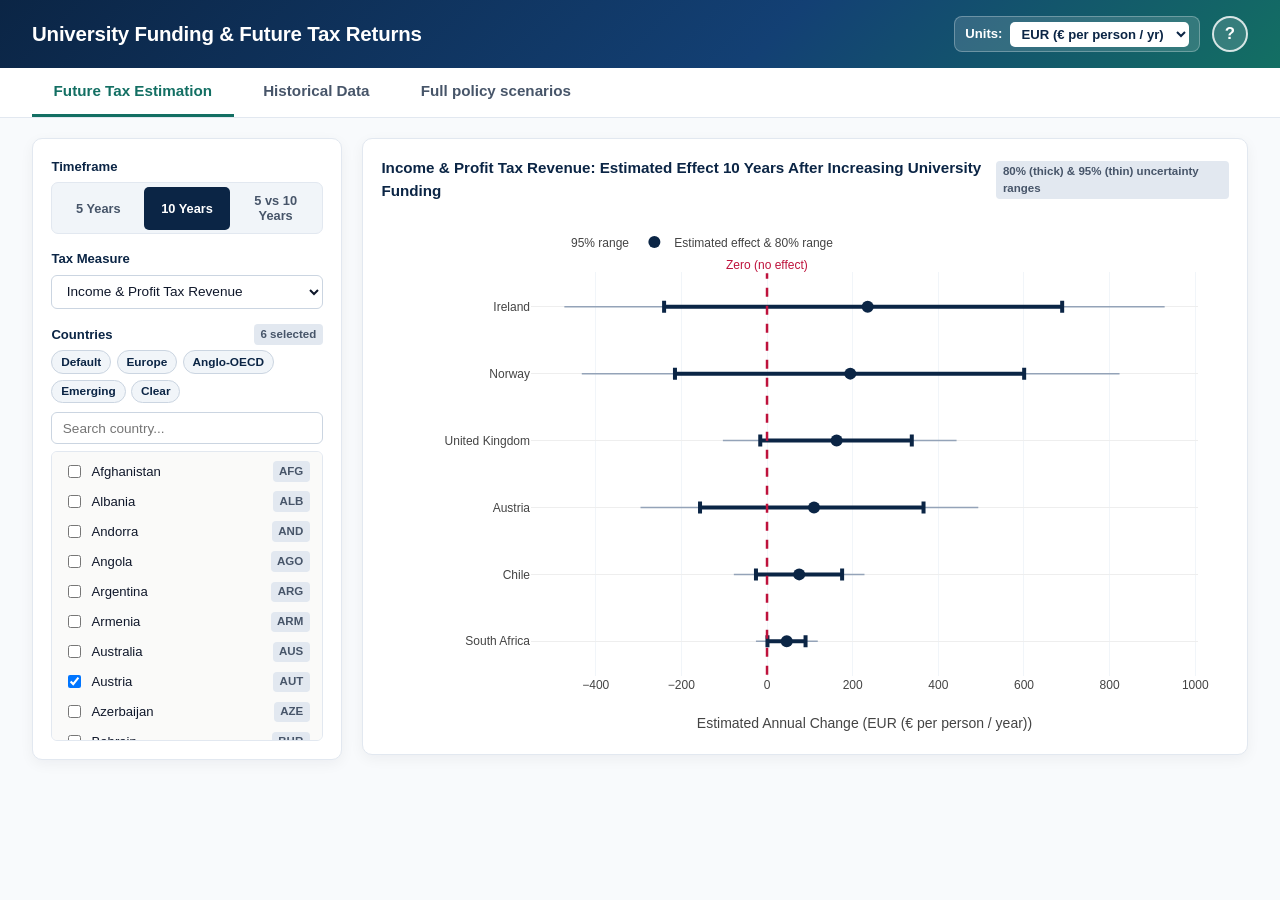
==== app/index.html @ 582c11f3 "Simplify interactive app for policy makers with EUR/USD/GBP units and help page" ====
<!DOCTYPE html>
<html lang="en-GB">
<head>
  <meta charset="UTF-8" />
  <meta name="viewport" content="width=device-width, initial-scale=1.0" />
  <title>University Funding &amp; Future Tax Returns</title>
  <link rel="stylesheet" href="styles.css" />
  <script src="https://cdn.plot.ly/plotly-2.35.2.min.js"></script>
</head>
<body>

  <!-- Clean Top Header -->
  <header class="app-header">
    <div class="header-inner">
      <h1 class="app-title">University Funding &amp; Future Tax Returns</h1>
      <div class="header-actions">
        <div class="unit-switcher">
          <label for="global-unit-select">Units:</label>
          <select id="global-unit-select">
            <option value="EUR" selected>EUR (&euro; per person / yr)</option>
            <option value="USD">USD ($ per person / yr)</option>
            <option value="GBP">GBP (&pound; per person / yr)</option>
            <option value="PP">Percentage points (pp)</option>
          </select>
        </div>
        <button type="button" class="help-btn" id="btn-help" title="How to use this app" aria-label="How to use this app">?</button>
      </div>
    </div>
  </header>

  <!-- 3-Tab Navigation Bar -->
  <nav class="tabs-nav" aria-label="Main navigation">
    <div class="tabs-inner">
      <button class="tab-btn active" data-tab="tab1" id="btn-tab1" type="button">Future Tax Estimation</button>
      <button class="tab-btn" data-tab="tab2" id="btn-tab2" type="button">Historical Data</button>
      <button class="tab-btn" data-tab="tab3" id="btn-tab3" type="button">Full policy scenarios</button>
    </div>
  </nav>

  <!-- Main Workspace -->
  <main class="app-container">

    <!-- =================================================================== -->
    <!-- TAB 1: Future Tax Estimation                                        -->
    <!-- =================================================================== -->
    <section class="tab-pane active" id="tab1">
      <div class="workspace-grid">
        <aside class="panel-card">
          <div class="control-group">
            <span class="control-label">Timeframe</span>
            <div class="segmented-group" id="t1-horizon-group">
              <button type="button" class="seg-btn" data-horizon="5">5 Years</button>
              <button type="button" class="seg-btn active" data-horizon="10">10 Years</button>
              <button type="button" class="seg-btn" data-horizon="both">5 vs 10 Years</button>
            </div>
          </div>

          <div class="control-group">
            <label class="control-label" for="t1-outcome-select">Tax Measure</label>
            <select id="t1-outcome-select">
              <option value="inc_gdp" selected>Income &amp; Profit Tax Revenue</option>
              <option value="tax_gdp">Total Non-Resource Tax Revenue</option>
              <option value="inc_share">Income Tax Share of Total Tax</option>
              <option value="goods_share">Goods &amp; Services Tax Share</option>
            </select>
          </div>

          <div class="control-group">
            <div style="display:flex; justify-content:space-between; align-items:center; margin-bottom:0.35rem;">
              <span class="control-label" style="margin:0;">Countries</span>
              <span id="t1-selected-count" class="country-tag">6 selected</span>
            </div>

            <div class="preset-pills">
              <button type="button" class="preset-pill" data-preset="default">Default</button>
              <button type="button" class="preset-pill" data-preset="europe">Europe</button>
              <button type="button" class="preset-pill" data-preset="anglo">Anglo-OECD</button>
              <button type="button" class="preset-pill" data-preset="emerging">Emerging</button>
              <button type="button" class="preset-pill" data-preset="clear">Clear</button>
            </div>

            <input type="text" id="t1-country-search" placeholder="Search country..." />
            <div class="country-list-box" id="t1-country-list"></div>
          </div>
        </aside>

        <div class="panel-card">
          <h3>
            <span id="t1-main-chart-title">Estimated Effect of Increasing University Funding on Annual Tax Revenue</span>
            <span class="country-tag">80% (thick) &amp; 95% (thin) uncertainty ranges</span>
          </h3>
          <div id="t1-forest-plot" class="plot-box-lg"></div>
        </div>
      </div>
    </section>

    <!-- =================================================================== -->
    <!-- TAB 2: Historical Data                                              -->
    <!-- =================================================================== -->
    <section class="tab-pane" id="tab2">
      <div class="workspace-grid">
        <aside class="panel-card">
          <div class="control-group">
            <span class="control-label">View</span>
            <div class="segmented-group" id="t2-mode-group">
              <button type="button" class="seg-btn active" data-mode="levels">Long-Term Levels</button>
              <button type="button" class="seg-btn" data-mode="changes">5-Year Changes</button>
            </div>
          </div>

          <div class="control-group">
            <label class="control-label" for="t2-x-select">Horizontal Axis (University Funding)</label>
            <select id="t2-x-select">
              <option value="tert_spend_gdp_pct" selected>University Spending (% of GDP)</option>
              <option value="tert_spend_per_student_winsor">Spend per Student (% of GDP per person)</option>
              <option value="tert_spend_abs_change">5-Year Change in Spend per Student</option>
              <option value="d_tert_spend_gdp_pp">5-Year Change in Spending (% of GDP)</option>
            </select>
          </div>

          <div class="control-group">
            <label class="control-label" for="t2-y-select">Vertical Axis (Tax Revenue)</label>
            <select id="t2-y-select">
              <option value="income_profit_tax_share_rev_pct" selected>Income Tax Share (% of total tax)</option>
              <option value="inc_tax_gdp_pct">Income Tax Revenue (% of GDP)</option>
              <option value="non_resource_tax_gdp_pct">Total Tax Revenue (% of GDP)</option>
              <option value="d_prev_inc_tax_share_pp">5-Year Change in Income Tax Share</option>
              <option value="d_prev_nonres_tax_gdp_pp">5-Year Change in Total Tax (% of GDP)</option>
            </select>
          </div>

          <div class="control-group">
            <div style="display:flex; justify-content:space-between; align-items:center; margin-bottom:0.35rem;">
              <span class="control-label" style="margin:0;">Highlighted Countries</span>
              <span id="t2-selected-count" class="country-tag">5 selected</span>
            </div>

            <div class="preset-pills">
              <button type="button" class="preset-pill" data-t2preset="default">Big Movers</button>
              <button type="button" class="preset-pill" data-t2preset="risers">Long-Term Risers</button>
              <button type="button" class="preset-pill" data-t2preset="decliners">Long-Term Decliners</button>
              <button type="button" class="preset-pill" data-t2preset="clear">Clear</button>
            </div>

            <input type="text" id="t2-country-search" placeholder="Search country..." />
            <div class="country-list-box" id="t2-country-list"></div>
          </div>
        </aside>

        <div>
          <div class="player-bar">
            <button type="button" class="play-btn" id="t2-play-btn">&#9654; Play</button>
            <div class="wave-slider-wrap">
              <input type="range" id="t2-wave-slider" min="2" max="8" step="1" value="8" />
              <div style="display:flex; justify-content:space-between; font-size:0.72rem; color:#475569; margin-top:0.15rem;">
                <span>1990-94</span>
                <span>1995-99</span>
                <span>2000-04</span>
                <span>2005-09</span>
                <span>2010-14</span>
                <span>2015-19</span>
                <span>2020-24</span>
              </div>
            </div>
            <span class="wave-badge" id="t2-wave-badge">2020-2024</span>
          </div>

          <div class="panel-card" style="margin-bottom:1rem;">
            <h3>
              <span id="t2-scatter-title">University Spending vs Tax Revenue Across Time</span>
              <span class="country-tag">Bubble size = Population</span>
            </h3>
            <div id="t2-gapminder-plot" class="plot-box"></div>
          </div>

          <div class="panel-card">
            <h3>
              <span>Historical Trends for Highlighted Countries</span>
              <span class="country-tag">Left: University Funding | Right: Tax Revenue</span>
            </h3>
            <div id="t2-timeseries-plot" class="plot-box-sm"></div>
          </div>
        </div>
      </div>
    </section>

    <!-- =================================================================== -->
    <!-- TAB 3: Full policy scenarios                                        -->
    <!-- =================================================================== -->
    <section class="tab-pane" id="tab3">
      <div class="workspace-grid">
        <aside class="panel-card">
          <div class="control-group">
            <label class="control-label" for="t3-country-select">Country</label>
            <select id="t3-country-select"></select>
          </div>

          <div class="control-group">
            <span class="control-label">University Funding Policy</span>
            <div class="segmented-group" id="t3-direction-group">
              <button type="button" class="seg-btn active" data-dir="1">Increase Funding</button>
              <button type="button" class="seg-btn" data-dir="-1">Reduce Funding</button>
            </div>
          </div>

          <div class="control-group">
            <span class="control-label">Timeframe</span>
            <div class="segmented-group" id="t3-horizon-group">
              <button type="button" class="seg-btn" data-h="5">5 Years</button>
              <button type="button" class="seg-btn active" data-h="10">10 Years</button>
            </div>
          </div>

          <div class="advanced-drawer">
            <button type="button" class="drawer-toggle" id="t3-drawer-toggle" aria-expanded="false">
              <span>Adjust other country factors</span>
              <span id="t3-drawer-arrow">&#9662; Show</span>
            </button>
            <div class="drawer-body" id="t3-drawer-body">
              <div class="slider-item">
                <div class="slider-header">
                  <span>University Enrolment (%)</span>
                  <span class="slider-val" id="val-gross_tert_enrolment_pct">--</span>
                </div>
                <input type="range" id="mod-gross_tert_enrolment_pct" min="2" max="115" step="1" />
              </div>

              <div class="slider-item">
                <div class="slider-header">
                  <span>GDP per Person (USD)</span>
                  <span class="slider-val" id="val-gdp_pc_ppp">--</span>
                </div>
                <input type="range" id="mod-gdp_pc_ppp" min="1500" max="110000" step="500" />
              </div>

              <div class="slider-item">
                <div class="slider-header">
                  <span>Secondary School Enrolment (%)</span>
                  <span class="slider-val" id="val-gross_seco_enrolment_pct">--</span>
                </div>
                <input type="range" id="mod-gross_seco_enrolment_pct" min="15" max="140" step="1" />
              </div>

              <div class="slider-item">
                <div class="slider-header">
                  <span>Current Income Tax Share (%)</span>
                  <span class="slider-val" id="val-income_profit_tax_share_rev_pct">--</span>
                </div>
                <input type="range" id="mod-income_profit_tax_share_rev_pct" min="5" max="65" step="0.5" />
              </div>

              <div class="slider-item">
                <div class="slider-header">
                  <span>Working-Age Population (%)</span>
                  <span class="slider-val" id="val-working_age_pop_15_64_pct">--</span>
                </div>
                <input type="range" id="mod-working_age_pop_15_64_pct" min="48" max="78" step="0.5" />
              </div>

              <div class="slider-item">
                <div class="slider-header">
                  <span>Income Inequality (Gini)</span>
                  <span class="slider-val" id="val-gini_disp_harmonised">--</span>
                </div>
                <input type="range" id="mod-gini_disp_harmonised" min="22" max="62" step="0.5" />
              </div>

              <div class="slider-item">
                <div class="slider-header">
                  <span>Life Expectancy (Years)</span>
                  <span class="slider-val" id="val-life_expectancy_birth_yrs">--</span>
                </div>
                <input type="range" id="mod-life_expectancy_birth_yrs" min="45" max="85" step="0.5" />
              </div>

              <button type="button" class="reset-btn" id="t3-reset-btn">
                Reset to country averages
              </button>
            </div>
          </div>
        </aside>

        <div class="panel-card">
          <h3>
            <span id="t3-chart-title">Estimated Tax Impact Across Revenue Streams</span>
            <span class="country-tag">80% uncertainty range</span>
          </h3>
          <div id="t3-scenario-plot" class="plot-box-lg"></div>
        </div>
      </div>
    </section>

    <!-- =================================================================== -->
    <!-- HELP PAGE: Opened via the '?' Button in the Top Right               -->
    <!-- =================================================================== -->
    <section class="tab-pane" id="help-pane">
      <div class="help-page-card">
        <h2>How This App Works &amp; How to Use It</h2>
        <p>
          This tool lets policy makers explore how changes in government university funding affect a country's tax revenue over the following 5 to 10 years, based on historical data from 121 countries between 1985 and 2024.
        </p>

        <h3>Choosing Units (EUR, USD, GBP, or Percentage Points)</h3>
        <p>
          Use the <strong>Units</strong> menu in the top-right corner at any time to switch all estimates between <strong>EUR (&euro;)</strong>, <strong>USD ($)</strong>, <strong>GBP (&pound;)</strong> (shown as annual tax revenue per person, with total national amounts in billions or millions shown when you hover over any bar or point), or <strong>Percentage points (pp)</strong> of GDP / total tax revenue.
        </p>

        <h3>1. Future Tax Estimation</h3>
        <ul>
          <li><strong>What it shows:</strong> The estimated change in annual tax revenue 5 or 10 years after a country increases its investment in university education.</li>
          <li><strong>How to use it:</strong> Pick a timeframe (5 years, 10 years, or compare both side by side), choose a tax measure, and tick any combination of countries on the left.</li>
          <li><strong>Reading the chart:</strong> The vertical dashed line marks <strong>zero</strong> (no effect). Points to the right of zero indicate an increase in tax revenue, with thick bars showing the 80% uncertainty range and thin bars showing the 95% uncertainty range.</li>
        </ul>

        <h3>2. Historical Data</h3>
        <ul>
          <li><strong>What it shows:</strong> How university spending and tax revenues have actually moved over time across countries from 1990 to 2024.</li>
          <li><strong>How to use it:</strong> Press <strong>Play</strong> to animate the progression across five-year periods, or drag the time slider manually. Tick countries on the left (or use presets such as <em>Big Movers</em>, <em>Long-Term Risers</em>, or <em>Long-Term Decliners</em>) to trace their historical paths on the scatter plot and in the time-series charts below.</li>
        </ul>

        <h3>3. Full policy scenarios</h3>
        <ul>
          <li><strong>What it shows:</strong> How the estimated tax impact for a single country changes if you either increase or reduce university funding while other economic or demographic characteristics also change.</li>
          <li><strong>How to use it:</strong> Select a country, choose whether to increase or reduce funding, and pick a 5-year or 10-year horizon. By default, all other country characteristics are set automatically to that country's observed average. Click <strong>Adjust other country factors</strong> to open the optional sliders and test custom scenarios.</li>
        </ul>

        <button type="button" class="back-btn" id="btn-close-help">&larr; Back to Explorer</button>
      </div>
    </section>

  </main>

  <script src="data/app_data.js"></script>
  <script src="app.js"></script>
</body>
</html>
---- app/styles.css ----
:root {
  --navy: #0b2545;
  --navy-light: #134074;
  --teal: #136f63;
  --teal-light: #1b998b;
  --crimson: #be123c;
  --bg: #f8fafc;
  --card: #ffffff;
  --border: #e2e8f0;
  --text: #0f172a;
  --muted: #475569;
  --subtle: #64748b;
  --shadow: 0 4px 14px rgba(15, 23, 42, 0.05);
  --radius: 10px;
}

* {
  box-sizing: border-box;
}

body {
  margin: 0;
  font-family: -apple-system, BlinkMacSystemFont, "Segoe UI", Roboto, "Helvetica Neue", Arial, sans-serif;
  background-color: var(--bg);
  color: var(--text);
  line-height: 1.5;
}

/* Header */
.app-header {
  background: linear-gradient(135deg, var(--navy) 0%, var(--navy-light) 60%, var(--teal) 100%);
  color: #ffffff;
  padding: 1rem 2rem;
}

.header-inner {
  max-width: 1380px;
  margin: 0 auto;
  display: flex;
  justify-content: space-between;
  align-items: center;
  gap: 1rem;
}

.app-title {
  margin: 0;
  font-size: 1.28rem;
  font-weight: 700;
  letter-spacing: -0.01em;
}

.header-actions {
  display: flex;
  align-items: center;
  gap: 0.75rem;
}

.unit-switcher {
  display: flex;
  align-items: center;
  gap: 0.45rem;
  background: rgba(255, 255, 255, 0.14);
  border: 1px solid rgba(255, 255, 255, 0.28);
  padding: 0.28rem 0.65rem;
  border-radius: 8px;
  font-size: 0.82rem;
  color: #ffffff;
}

.unit-switcher label {
  font-weight: 600;
  white-space: nowrap;
}

.unit-switcher select {
  width: auto;
  padding: 0.25rem 0.5rem;
  border-radius: 5px;
  border: none;
  font-size: 0.82rem;
  font-weight: 600;
  color: var(--navy);
  background: #ffffff;
  cursor: pointer;
}

.help-btn {
  width: 36px;
  height: 36px;
  border-radius: 50%;
  border: 2px solid rgba(255, 255, 255, 0.8);
  background: rgba(255, 255, 255, 0.15);
  color: #ffffff;
  font-size: 1.05rem;
  font-weight: 700;
  cursor: pointer;
  display: inline-flex;
  align-items: center;
  justify-content: center;
  transition: all 0.15s ease;
}

.help-btn:hover,
.help-btn.active {
  background: #ffffff;
  color: var(--navy);
}

/* Navigation Tabs */
.tabs-nav {
  background: #ffffff;
  border-bottom: 1px solid var(--border);
  position: sticky;
  top: 0;
  z-index: 40;
}

.tabs-inner {
  max-width: 1380px;
  margin: 0 auto;
  padding: 0 2rem;
  display: flex;
  gap: 0.5rem;
}

.tab-btn {
  appearance: none;
  background: transparent;
  border: none;
  border-bottom: 3px solid transparent;
  padding: 0.9rem 1.35rem;
  font-size: 0.95rem;
  font-weight: 600;
  color: var(--muted);
  cursor: pointer;
  transition: all 0.15s ease;
}

.tab-btn:hover {
  color: var(--navy);
  background: #f1f5f9;
}

.tab-btn.active {
  color: var(--teal);
  border-bottom-color: var(--teal);
}

/* Main Workspace */
.app-container {
  max-width: 1380px;
  margin: 1.25rem auto 2.5rem;
  padding: 0 2rem;
}

.tab-pane {
  display: none;
}

.tab-pane.active {
  display: block;
}

.workspace-grid {
  display: grid;
  grid-template-columns: 310px 1fr;
  gap: 1.25rem;
  align-items: start;
}

@media (max-width: 980px) {
  .workspace-grid {
    grid-template-columns: 1fr;
  }
}

/* Cards */
.panel-card {
  background: var(--card);
  border: 1px solid var(--border);
  border-radius: var(--radius);
  box-shadow: var(--shadow);
  padding: 1.15rem;
}

.panel-card h3 {
  margin: 0 0 0.8rem;
  font-size: 0.95rem;
  color: var(--navy);
  display: flex;
  align-items: center;
  justify-content: space-between;
}

/* Controls */
.control-group {
  margin-bottom: 0.95rem;
}

.control-group:last-child {
  margin-bottom: 0;
}

.control-label {
  display: block;
  font-size: 0.82rem;
  font-weight: 600;
  color: var(--navy);
  margin-bottom: 0.35rem;
}

select,
input[type="text"] {
  width: 100%;
  padding: 0.48rem 0.65rem;
  border: 1px solid #cbd5e1;
  border-radius: 6px;
  font-size: 0.85rem;
  color: var(--text);
  background: #ffffff;
}

select:focus,
input[type="text"]:focus {
  outline: none;
  border-color: var(--teal);
}

/* Segmented Buttons */
.segmented-group {
  display: flex;
  background: #f1f5f9;
  padding: 0.2rem;
  border-radius: 7px;
  border: 1px solid var(--border);
  gap: 0.2rem;
}

.seg-btn {
  flex: 1;
  background: transparent;
  border: none;
  padding: 0.42rem 0.5rem;
  font-size: 0.8rem;
  font-weight: 600;
  color: var(--muted);
  border-radius: 5px;
  cursor: pointer;
}

.seg-btn.active {
  background: var(--navy);
  color: #ffffff;
}

/* Preset Pills */
.preset-pills {
  display: flex;
  flex-wrap: wrap;
  gap: 0.35rem;
  margin-bottom: 0.55rem;
}

.preset-pill {
  background: #f1f5f9;
  border: 1px solid #cbd5e1;
  color: var(--navy);
  padding: 0.24rem 0.55rem;
  border-radius: 999px;
  font-size: 0.74rem;
  font-weight: 600;
  cursor: pointer;
}

.preset-pill:hover {
  background: #e2e8f0;
}

/* Country Checklist */
.country-list-box {
  max-height: 290px;
  overflow-y: auto;
  border: 1px solid var(--border);
  border-radius: 6px;
  padding: 0.3rem;
  background: #fafaf9;
  margin-top: 0.4rem;
}

.country-item {
  display: flex;
  align-items: center;
  justify-content: space-between;
  padding: 0.3rem 0.45rem;
  border-radius: 4px;
  font-size: 0.82rem;
}

.country-item:hover {
  background: #e2e8f0;
}

.country-item label {
  display: flex;
  align-items: center;
  gap: 0.45rem;
  cursor: pointer;
  flex: 1;
}

.country-tag {
  font-size: 0.72rem;
  padding: 0.1rem 0.4rem;
  border-radius: 4px;
  background: #e2e8f0;
  color: var(--muted);
  font-weight: 600;
}

/* Plot Containers */
.plot-box-lg {
  width: 100%;
  min-height: 520px;
}

.plot-box {
  width: 100%;
  min-height: 440px;
}

.plot-box-sm {
  width: 100%;
  min-height: 300px;
}

/* Animation Player Controls */
.player-bar {
  display: flex;
  align-items: center;
  gap: 0.85rem;
  background: #f1f5f9;
  border: 1px solid var(--border);
  padding: 0.6rem 0.95rem;
  border-radius: 8px;
  margin-bottom: 0.9rem;
}

.play-btn {
  background: var(--teal);
  color: #ffffff;
  border: none;
  border-radius: 6px;
  padding: 0.45rem 0.95rem;
  font-size: 0.84rem;
  font-weight: 700;
  cursor: pointer;
  min-width: 95px;
}

.play-btn:hover {
  background: var(--navy);
}

.wave-slider-wrap {
  flex: 1;
  display: flex;
  flex-direction: column;
}

.wave-badge {
  background: var(--navy);
  color: #ffffff;
  padding: 0.28rem 0.7rem;
  border-radius: 6px;
  font-weight: 700;
  font-size: 0.85rem;
  min-width: 100px;
  text-align: center;
}

/* Collapsible Drawer (Tab 3) */
.advanced-drawer {
  border: 1px solid #cbd5e1;
  border-radius: 8px;
  background: #f8fafc;
  margin-top: 0.95rem;
  overflow: hidden;
}

.drawer-toggle {
  width: 100%;
  background: #f1f5f9;
  border: none;
  padding: 0.7rem 0.9rem;
  text-align: left;
  font-size: 0.82rem;
  font-weight: 700;
  color: var(--navy);
  cursor: pointer;
  display: flex;
  align-items: center;
  justify-content: space-between;
}

.drawer-toggle:hover {
  background: #e2e8f0;
}

.drawer-body {
  display: none;
  padding: 0.85rem 0.9rem;
  border-top: 1px solid var(--border);
  background: #ffffff;
}

.drawer-body.open {
  display: block;
}

.slider-item {
  margin-bottom: 0.75rem;
}

.slider-header {
  display: flex;
  justify-content: space-between;
  font-size: 0.78rem;
  font-weight: 600;
  color: var(--text);
  margin-bottom: 0.15rem;
}

.slider-val {
  color: var(--teal);
  font-weight: 700;
}

input[type="range"] {
  width: 100%;
  accent-color: var(--teal);
  cursor: pointer;
}

.reset-btn {
  width: 100%;
  background: #f1f5f9;
  border: 1px solid #cbd5e1;
  color: var(--navy);
  padding: 0.42rem 0.7rem;
  border-radius: 6px;
  font-size: 0.79rem;
  font-weight: 600;
  cursor: pointer;
  margin-top: 0.3rem;
}

.reset-btn:hover {
  background: #e2e8f0;
}

/* Help / Instructions Page */
.help-page-card {
  max-width: 880px;
  margin: 0.5rem auto;
  background: #ffffff;
  border: 1px solid var(--border);
  border-radius: var(--radius);
  box-shadow: var(--shadow);
  padding: 2rem 2.25rem;
}

.help-page-card h2 {
  margin-top: 0;
  color: var(--navy);
  font-size: 1.35rem;
}

.help-page-card h3 {
  color: var(--teal);
  margin-top: 1.4rem;
  margin-bottom: 0.4rem;
  font-size: 1.05rem;
}

.help-page-card p,
.help-page-card li {
  color: var(--text);
  font-size: 0.94rem;
  line-height: 1.6;
}

.back-btn {
  background: var(--navy);
  color: #ffffff;
  border: none;
  padding: 0.55rem 1.15rem;
  border-radius: 6px;
  font-size: 0.88rem;
  font-weight: 600;
  cursor: pointer;
  margin-top: 1rem;
}

.back-btn:hover {
  background: var(--teal);
}
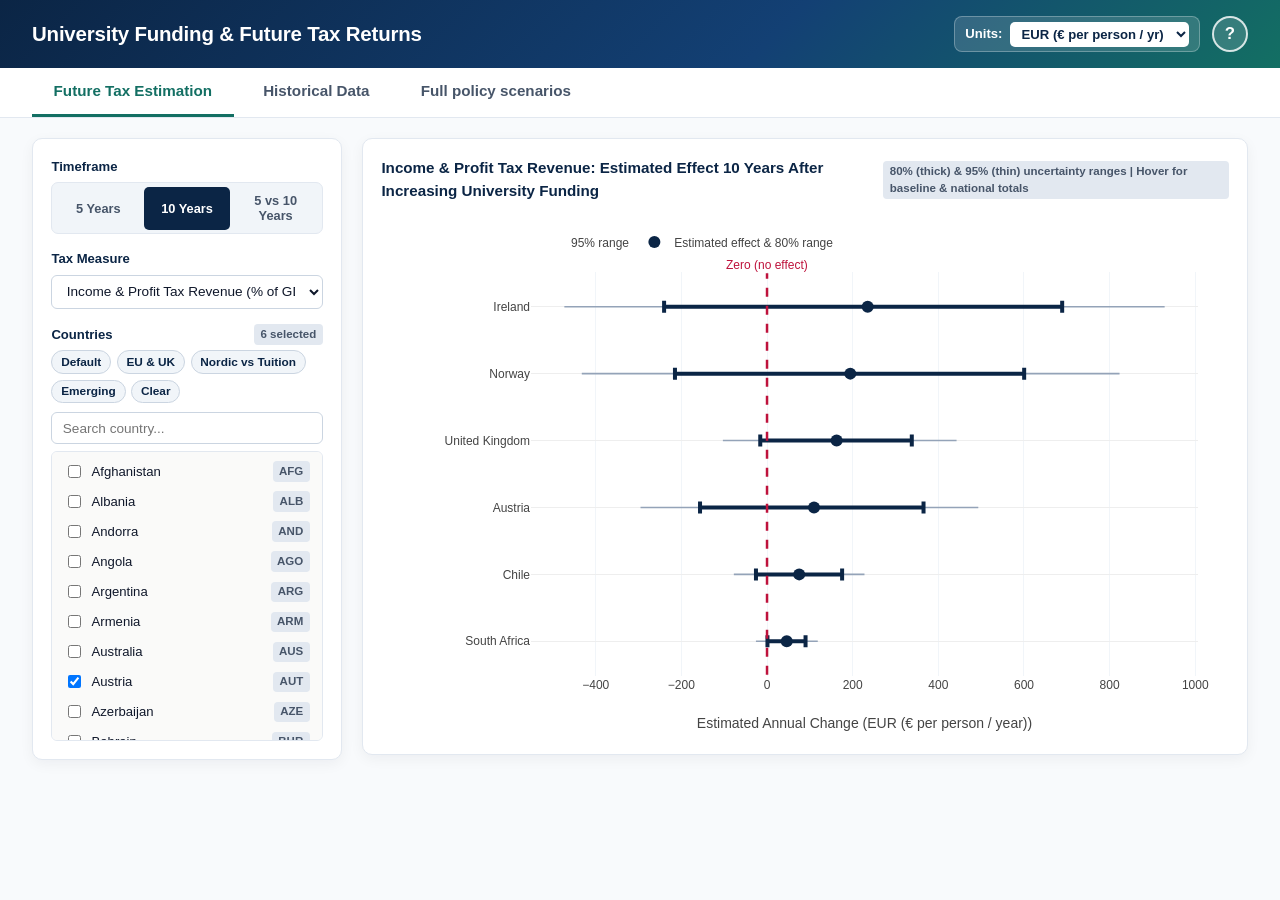
==== commit dbd4c28b: "Enhance interactive tax app based on policy, tax expert, and education analyst reviews" ====
--- a/app/index.html
+++ b/app/index.html
@@ -58,10 +58,10 @@
           <div class="control-group">
             <label class="control-label" for="t1-outcome-select">Tax Measure</label>
             <select id="t1-outcome-select">
-              <option value="inc_gdp" selected>Income &amp; Profit Tax Revenue</option>
-              <option value="tax_gdp">Total Non-Resource Tax Revenue</option>
-              <option value="inc_share">Income Tax Share of Total Tax</option>
-              <option value="goods_share">Goods &amp; Services Tax Share</option>
+              <option value="inc_gdp" selected>Income &amp; Profit Tax Revenue (% of GDP)</option>
+              <option value="tax_gdp">Total Non-Resource Tax Revenue (% of GDP)</option>
+              <option value="inc_share">Income Tax Share (% of total tax)</option>
+              <option value="goods_share">Goods &amp; Services / VAT Share (% of total tax)</option>
             </select>
           </div>
 
@@ -73,8 +73,8 @@
 
             <div class="preset-pills">
               <button type="button" class="preset-pill" data-preset="default">Default</button>
-              <button type="button" class="preset-pill" data-preset="europe">Europe</button>
-              <button type="button" class="preset-pill" data-preset="anglo">Anglo-OECD</button>
+              <button type="button" class="preset-pill" data-preset="europe">EU &amp; UK</button>
+              <button type="button" class="preset-pill" data-preset="nordic_tuition">Nordic vs Tuition</button>
               <button type="button" class="preset-pill" data-preset="emerging">Emerging</button>
               <button type="button" class="preset-pill" data-preset="clear">Clear</button>
             </div>
@@ -87,7 +87,7 @@
         <div class="panel-card">
           <h3>
             <span id="t1-main-chart-title">Estimated Effect of Increasing University Funding on Annual Tax Revenue</span>
-            <span class="country-tag">80% (thick) &amp; 95% (thin) uncertainty ranges</span>
+            <span class="country-tag" id="t1-chart-subtitle">80% (thick) &amp; 95% (thin) uncertainty ranges | Hover for baseline &amp; national totals</span>
           </h3>
           <div id="t1-forest-plot" class="plot-box-lg"></div>
         </div>
@@ -110,33 +110,23 @@
 
           <div class="control-group">
             <label class="control-label" for="t2-x-select">Horizontal Axis (University Funding)</label>
-            <select id="t2-x-select">
-              <option value="tert_spend_gdp_pct" selected>University Spending (% of GDP)</option>
-              <option value="tert_spend_per_student_winsor">Spend per Student (% of GDP per person)</option>
-              <option value="tert_spend_abs_change">5-Year Change in Spend per Student</option>
-              <option value="d_tert_spend_gdp_pp">5-Year Change in Spending (% of GDP)</option>
-            </select>
+            <select id="t2-x-select"></select>
           </div>
 
           <div class="control-group">
             <label class="control-label" for="t2-y-select">Vertical Axis (Tax Revenue)</label>
-            <select id="t2-y-select">
-              <option value="income_profit_tax_share_rev_pct" selected>Income Tax Share (% of total tax)</option>
-              <option value="inc_tax_gdp_pct">Income Tax Revenue (% of GDP)</option>
-              <option value="non_resource_tax_gdp_pct">Total Tax Revenue (% of GDP)</option>
-              <option value="d_prev_inc_tax_share_pp">5-Year Change in Income Tax Share</option>
-              <option value="d_prev_nonres_tax_gdp_pp">5-Year Change in Total Tax (% of GDP)</option>
-            </select>
+            <select id="t2-y-select"></select>
           </div>
 
           <div class="control-group">
             <div style="display:flex; justify-content:space-between; align-items:center; margin-bottom:0.35rem;">
               <span class="control-label" style="margin:0;">Highlighted Countries</span>
-              <span id="t2-selected-count" class="country-tag">5 selected</span>
+              <span id="t2-selected-count" class="country-tag">6 selected</span>
             </div>
 
             <div class="preset-pills">
               <button type="button" class="preset-pill" data-t2preset="default">Big Movers</button>
+              <button type="button" class="preset-pill" data-t2preset="trap">Denominator Trap</button>
               <button type="button" class="preset-pill" data-t2preset="risers">Long-Term Risers</button>
               <button type="button" class="preset-pill" data-t2preset="decliners">Long-Term Decliners</button>
               <button type="button" class="preset-pill" data-t2preset="clear">Clear</button>
@@ -168,7 +158,7 @@
           <div class="panel-card" style="margin-bottom:1rem;">
             <h3>
               <span id="t2-scatter-title">University Spending vs Tax Revenue Across Time</span>
-              <span class="country-tag">Bubble size = Population</span>
+              <span class="country-tag">Bubble size = Population | Click any bubble to highlight</span>
             </h3>
             <div id="t2-gapminder-plot" class="plot-box"></div>
           </div>
@@ -176,7 +166,7 @@
           <div class="panel-card">
             <h3>
               <span>Historical Trends for Highlighted Countries</span>
-              <span class="country-tag">Left: University Funding | Right: Tax Revenue</span>
+              <span class="country-tag">Left: University Funding | Right: Tax Revenue (dashed line = active period)</span>
             </h3>
             <div id="t2-timeseries-plot" class="plot-box-sm"></div>
           </div>
@@ -196,7 +186,17 @@
           </div>
 
           <div class="control-group">
-            <span class="control-label">University Funding Policy</span>
+            <span class="control-label">Quick Policy Scenarios</span>
+            <div class="preset-pills" id="t3-scenario-pills">
+              <button type="button" class="preset-pill active" data-scen="boost">Boost Per-Student</button>
+              <button type="button" class="preset-pill" data-scen="funded_exp">Funded Expansion</button>
+              <button type="button" class="preset-pill" data-scen="crowding">Unfunded Crowding</button>
+              <button type="button" class="preset-pill" data-scen="cut">Budget Cut</button>
+            </div>
+          </div>
+
+          <div class="control-group">
+            <span class="control-label">University Funding Direction</span>
             <div class="segmented-group" id="t3-direction-group">
               <button type="button" class="seg-btn active" data-dir="1">Increase Funding</button>
               <button type="button" class="seg-btn" data-dir="-1">Reduce Funding</button>
@@ -207,7 +207,8 @@
             <span class="control-label">Timeframe</span>
             <div class="segmented-group" id="t3-horizon-group">
               <button type="button" class="seg-btn" data-h="5">5 Years</button>
-              <button type="button" class="seg-btn active" data-h="10">10 Years</button>
+              <button type="button" class="seg-btn" data-h="10">10 Years</button>
+              <button type="button" class="seg-btn active" data-h="both">5 vs 10 Years</button>
             </div>
           </div>
 
@@ -283,7 +284,7 @@
         <div class="panel-card">
           <h3>
             <span id="t3-chart-title">Estimated Tax Impact Across Revenue Streams</span>
-            <span class="country-tag">80% uncertainty range</span>
+            <span class="country-tag" id="t3-baseline-tag">80% uncertainty range</span>
           </h3>
           <div id="t3-scenario-plot" class="plot-box-lg"></div>
         </div>
@@ -297,31 +298,31 @@
       <div class="help-page-card">
         <h2>How This App Works &amp; How to Use It</h2>
         <p>
-          This tool lets policy makers explore how changes in government university funding affect a country's tax revenue over the following 5 to 10 years, based on historical data from 121 countries between 1985 and 2024.
+          This tool lets policy makers, tax specialists, and education analysts explore how changes in government university funding affect a country's tax revenue over the following 5 to 10 years, based on historical data from 121 countries between 1985 and 2024.
         </p>
 
         <h3>Choosing Units (EUR, USD, GBP, or Percentage Points)</h3>
         <p>
-          Use the <strong>Units</strong> menu in the top-right corner at any time to switch all estimates between <strong>EUR (&euro;)</strong>, <strong>USD ($)</strong>, <strong>GBP (&pound;)</strong> (shown as annual tax revenue per person, with total national amounts in billions or millions shown when you hover over any bar or point), or <strong>Percentage points (pp)</strong> of GDP / total tax revenue.
+          Use the <strong>Units</strong> menu in the top-right corner at any time to switch all estimates between <strong>EUR (&euro;)</strong>, <strong>USD ($)</strong>, <strong>GBP (&pound;)</strong> (shown as annual tax revenue per person, with national totals in billions or millions and underlying percentage-point changes shown when you hover over any bar or point), or <strong>Percentage points (pp)</strong> of GDP / total tax revenue.
         </p>
 
         <h3>1. Future Tax Estimation</h3>
         <ul>
-          <li><strong>What it shows:</strong> The estimated change in annual tax revenue 5 or 10 years after a country increases its investment in university education.</li>
-          <li><strong>How to use it:</strong> Pick a timeframe (5 years, 10 years, or compare both side by side), choose a tax measure, and tick any combination of countries on the left.</li>
-          <li><strong>Reading the chart:</strong> The vertical dashed line marks <strong>zero</strong> (no effect). Points to the right of zero indicate an increase in tax revenue, with thick bars showing the 80% uncertainty range and thin bars showing the 95% uncertainty range.</li>
+          <li><strong>What it shows:</strong> The estimated change in annual tax revenue 5 or 10 years after a country increases its per-student investment in university education.</li>
+          <li><strong>How to use it:</strong> Pick a timeframe (5 years, 10 years, or 5 vs 10 years side by side), choose a tax measure, and tick any combination of countries on the left (or use peer-group pills such as <em>EU &amp; UK</em> or <em>Nordic vs Tuition</em>).</li>
+          <li><strong>Reading the chart:</strong> The vertical dashed line marks <strong>zero</strong> (no effect). Points to the right of zero indicate an increase in tax revenue, with thick bars showing the 80% uncertainty range and thin bars showing the 95% uncertainty range. Hover over any country to view its current university funding level, peer-group threshold status, baseline tax structure, and national currency total.</li>
         </ul>
 
         <h3>2. Historical Data</h3>
         <ul>
-          <li><strong>What it shows:</strong> How university spending and tax revenues have actually moved over time across countries from 1990 to 2024.</li>
-          <li><strong>How to use it:</strong> Press <strong>Play</strong> to animate the progression across five-year periods, or drag the time slider manually. Tick countries on the left (or use presets such as <em>Big Movers</em>, <em>Long-Term Risers</em>, or <em>Long-Term Decliners</em>) to trace their historical paths on the scatter plot and in the time-series charts below.</li>
+          <li><strong>What it shows:</strong> How university spending (measured as % of GDP per person, real PPP dollars per student, university budget % of GDP, or enrolment %) and tax revenues have actually moved across countries from 1990 to 2024.</li>
+          <li><strong>How to use it:</strong> Press <strong>Play</strong> to animate the progression across five-year periods, or drag the time slider manually. Click any bubble directly on the scatter plot (or use presets such as <em>Big Movers</em> or <em>Denominator Trap</em>) to highlight a country's historical path on both charts.</li>
         </ul>
 
         <h3>3. Full policy scenarios</h3>
         <ul>
-          <li><strong>What it shows:</strong> How the estimated tax impact for a single country changes if you either increase or reduce university funding while other economic or demographic characteristics also change.</li>
-          <li><strong>How to use it:</strong> Select a country, choose whether to increase or reduce funding, and pick a 5-year or 10-year horizon. By default, all other country characteristics are set automatically to that country's observed average. Click <strong>Adjust other country factors</strong> to open the optional sliders and test custom scenarios.</li>
+          <li><strong>What it shows:</strong> How the estimated tax impact for a single country splits between <strong>Tax Revenue Mobilisation</strong> (left panel: Income Tax and Total Tax per person) and <strong>Tax Mix Shift</strong> (right panel: Income Tax Share vs Goods/VAT Share of total tax).</li>
+          <li><strong>How to use it:</strong> Select a country and click a one-click policy scenario (such as <em>Boost Per-Student</em>, <em>Funded Expansion</em>, <em>Unfunded Crowding</em>, or <em>Budget Cut</em>), or open <strong>Adjust other country factors</strong> to customise individual economic and demographic sliders.</li>
         </ul>
 
         <button type="button" class="back-btn" id="btn-close-help">&larr; Back to Explorer</button>
--- a/app/styles.css
+++ b/app/styles.css
@@ -276,6 +276,12 @@
   background: #e2e8f0;
 }
 
+.preset-pill.active {
+  background: var(--teal);
+  border-color: var(--teal);
+  color: #ffffff;
+}
+
 /* Country Checklist */
 .country-list-box {
   max-height: 290px;
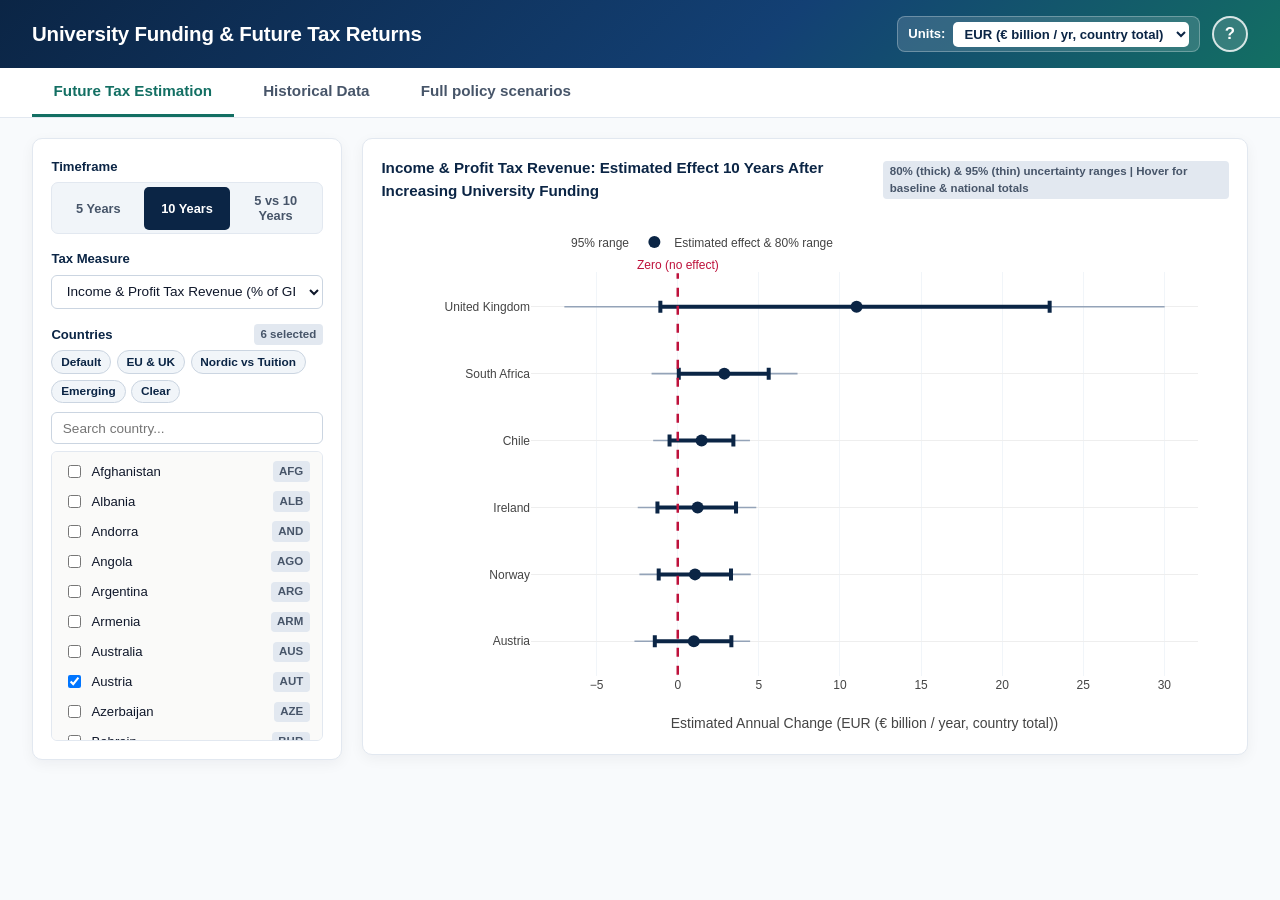
==== commit 7c4b1d50: "Shorten abstract, default app to national currency totals, and add appendix table interpretations" ====
--- a/app/index.html
+++ b/app/index.html
@@ -17,7 +17,10 @@
         <div class="unit-switcher">
           <label for="global-unit-select">Units:</label>
           <select id="global-unit-select">
-            <option value="EUR" selected>EUR (&euro; per person / yr)</option>
+            <option value="EUR_TOT" selected>EUR (&euro; billion / yr, country total)</option>
+            <option value="USD_TOT">USD ($ billion / yr, country total)</option>
+            <option value="GBP_TOT">GBP (&pound; billion / yr, country total)</option>
+            <option value="EUR">EUR (&euro; per person / yr)</option>
             <option value="USD">USD ($ per person / yr)</option>
             <option value="GBP">GBP (&pound; per person / yr)</option>
             <option value="PP">Percentage points (pp)</option>
@@ -301,9 +304,9 @@
           This tool lets policy makers, tax specialists, and education analysts explore how changes in government university funding affect a country's tax revenue over the following 5 to 10 years, based on historical data from 121 countries between 1985 and 2024.
         </p>
 
-        <h3>Choosing Units (EUR, USD, GBP, or Percentage Points)</h3>
+        <h3>Choosing Units (Country Total Currency, Per Person, or Percentage Points)</h3>
         <p>
-          Use the <strong>Units</strong> menu in the top-right corner at any time to switch all estimates between <strong>EUR (&euro;)</strong>, <strong>USD ($)</strong>, <strong>GBP (&pound;)</strong> (shown as annual tax revenue per person, with national totals in billions or millions and underlying percentage-point changes shown when you hover over any bar or point), or <strong>Percentage points (pp)</strong> of GDP / total tax revenue.
+          Use the <strong>Units</strong> menu in the top-right corner at any time to switch all estimates between <strong>Country Total Currency</strong> in <strong>EUR (&euro; billion / yr)</strong>, <strong>USD ($ billion / yr)</strong>, or <strong>GBP (&pound; billion / yr)</strong> (the default view, showing the estimated annual tax change across the whole country holding population and baseline GDP constant), <strong>Per-Person Currency</strong> (&euro;, $, or &pound; per person per year), or <strong>Percentage points (pp)</strong> of GDP / total tax revenue.
         </p>
 
         <h3>1. Future Tax Estimation</h3>
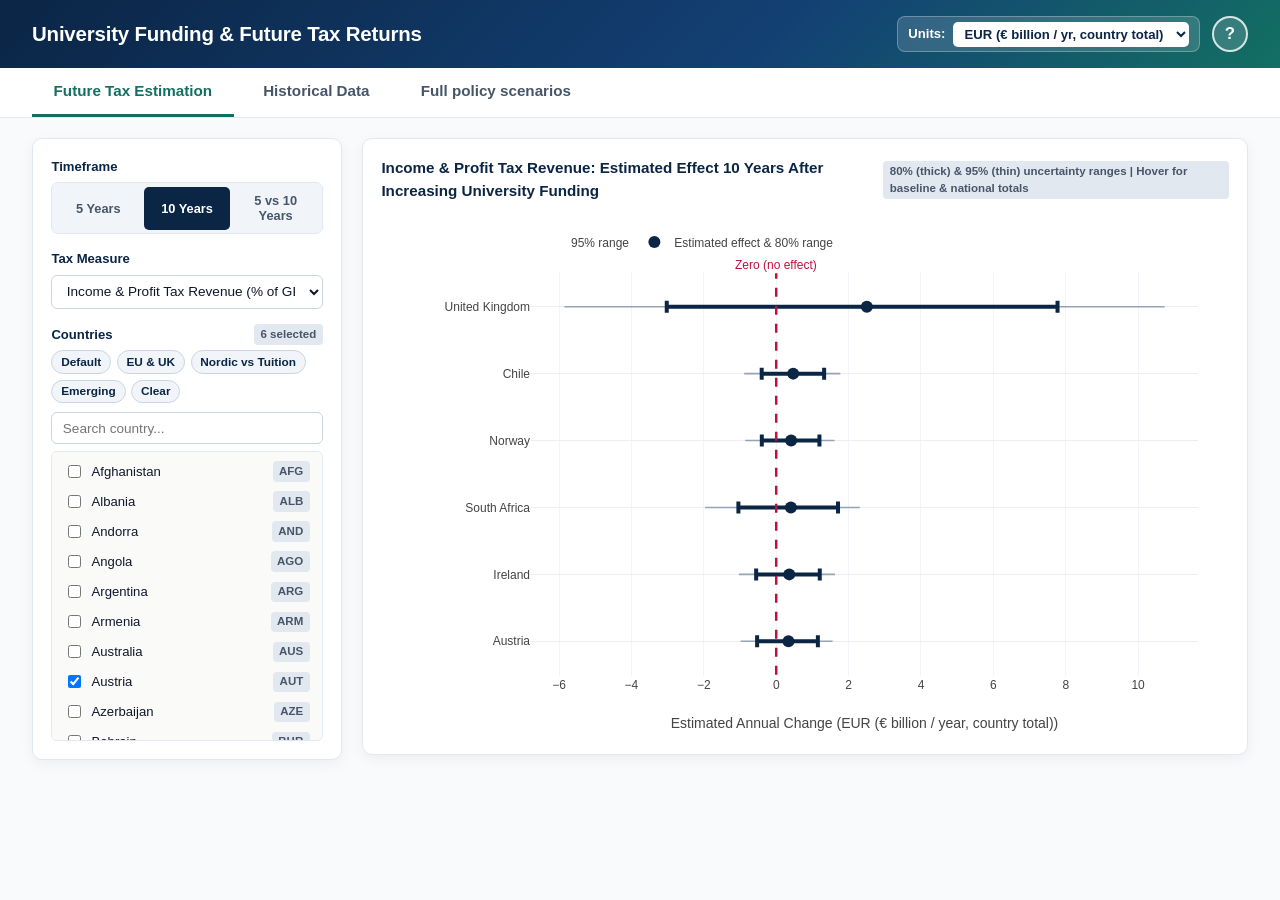
==== commit 0c6e3497: "Complete continuous-treatment MV-BCF analysis, holdout validation, and Phase 7 revisions" ====
--- a/app/index.html
+++ b/app/index.html
@@ -89,7 +89,7 @@
 
         <div class="panel-card">
           <h3>
-            <span id="t1-main-chart-title">Estimated Effect of Increasing University Funding on Annual Tax Revenue</span>
+            <span id="t1-main-chart-title">Estimated Effect of a +10 pp Per-Student University Funding Increase on Annual Tax Revenue</span>
             <span class="country-tag" id="t1-chart-subtitle">80% (thick) &amp; 95% (thin) uncertainty ranges | Hover for baseline &amp; national totals</span>
           </h3>
           <div id="t1-forest-plot" class="plot-box-lg"></div>
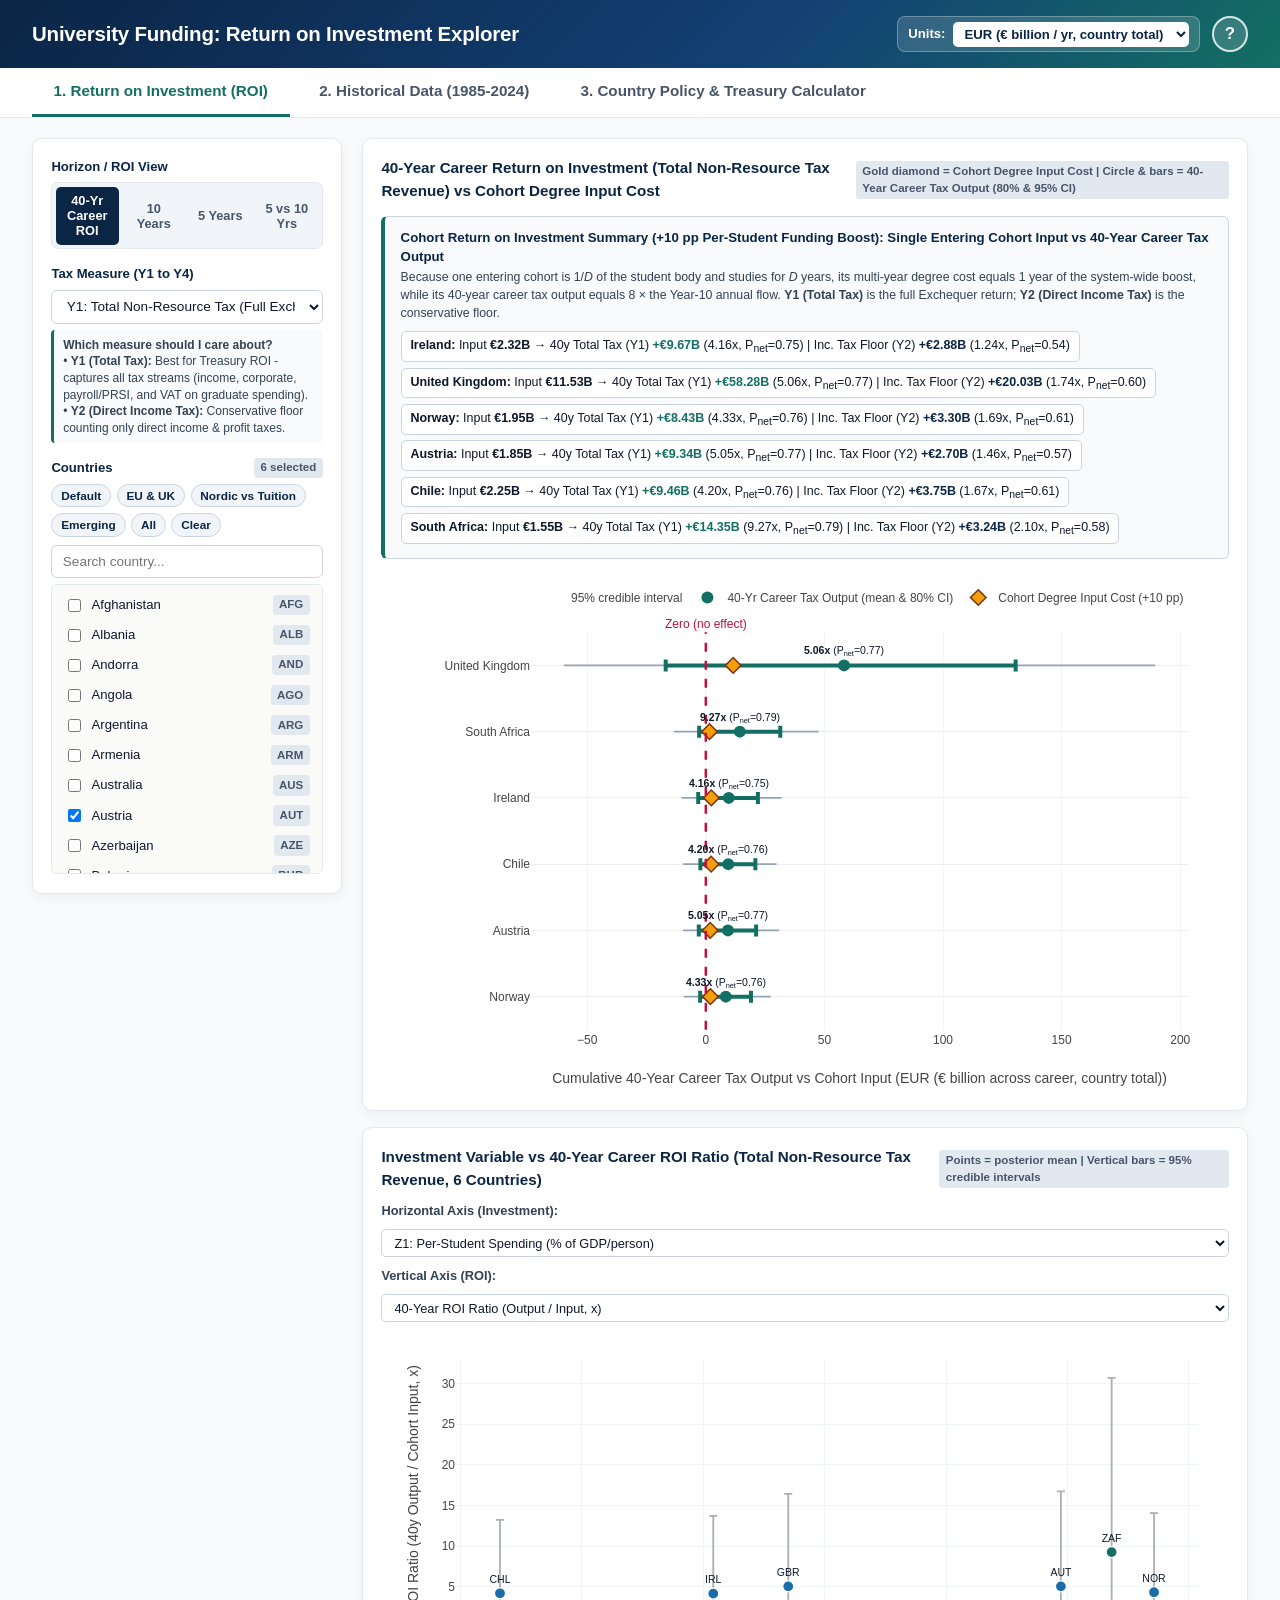
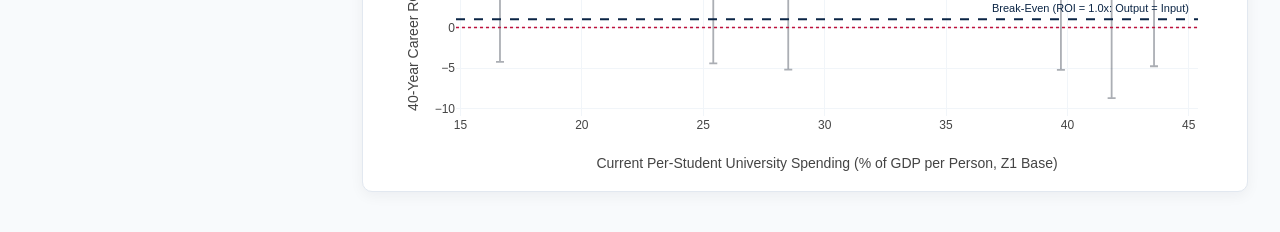
==== commit ac2fef77: "Reframe paper and web app around Return on Investment, add ROI scatter plots, fix Fig 9C axes, and a" ====
--- a/app/index.html
+++ b/app/index.html
@@ -3,7 +3,7 @@
 <head>
   <meta charset="UTF-8" />
   <meta name="viewport" content="width=device-width, initial-scale=1.0" />
-  <title>University Funding &amp; Future Tax Returns</title>
+  <title>University Funding: Return on Investment Explorer</title>
   <link rel="stylesheet" href="styles.css" />
   <script src="https://cdn.plot.ly/plotly-2.35.2.min.js"></script>
 </head>
@@ -12,7 +12,7 @@
   <!-- Clean Top Header -->
   <header class="app-header">
     <div class="header-inner">
-      <h1 class="app-title">University Funding &amp; Future Tax Returns</h1>
+      <h1 class="app-title">University Funding: Return on Investment Explorer</h1>
       <div class="header-actions">
         <div class="unit-switcher">
           <label for="global-unit-select">Units:</label>
@@ -34,9 +34,9 @@
   <!-- 3-Tab Navigation Bar -->
   <nav class="tabs-nav" aria-label="Main navigation">
     <div class="tabs-inner">
-      <button class="tab-btn active" data-tab="tab1" id="btn-tab1" type="button">Future Tax Estimation</button>
-      <button class="tab-btn" data-tab="tab2" id="btn-tab2" type="button">Historical Data</button>
-      <button class="tab-btn" data-tab="tab3" id="btn-tab3" type="button">Full policy scenarios</button>
+      <button class="tab-btn active" data-tab="tab1" id="btn-tab1" type="button">1. Return on Investment (ROI)</button>
+      <button class="tab-btn" data-tab="tab2" id="btn-tab2" type="button">2. Historical Data (1985-2024)</button>
+      <button class="tab-btn" data-tab="tab3" id="btn-tab3" type="button">3. Country Policy &amp; Treasury Calculator</button>
     </div>
   </nav>
 
@@ -44,28 +44,34 @@
   <main class="app-container">
 
     <!-- =================================================================== -->
-    <!-- TAB 1: Future Tax Estimation                                        -->
+    <!-- TAB 1: Return on Investment (ROI) & Future Tax Estimation           -->
     <!-- =================================================================== -->
     <section class="tab-pane active" id="tab1">
       <div class="workspace-grid">
         <aside class="panel-card">
           <div class="control-group">
-            <span class="control-label">Timeframe</span>
+            <span class="control-label">Horizon / ROI View</span>
             <div class="segmented-group" id="t1-horizon-group">
+              <button type="button" class="seg-btn active" data-horizon="career">40-Yr Career ROI</button>
+              <button type="button" class="seg-btn" data-horizon="10">10 Years</button>
               <button type="button" class="seg-btn" data-horizon="5">5 Years</button>
-              <button type="button" class="seg-btn active" data-horizon="10">10 Years</button>
-              <button type="button" class="seg-btn" data-horizon="both">5 vs 10 Years</button>
-            </div>
-          </div>
-
-          <div class="control-group">
-            <label class="control-label" for="t1-outcome-select">Tax Measure</label>
+              <button type="button" class="seg-btn" data-horizon="both">5 vs 10 Yrs</button>
+            </div>
+          </div>
+
+          <div class="control-group">
+            <label class="control-label" for="t1-outcome-select">Tax Measure (Y1 to Y4)</label>
             <select id="t1-outcome-select">
-              <option value="inc_gdp" selected>Income &amp; Profit Tax Revenue (% of GDP)</option>
-              <option value="tax_gdp">Total Non-Resource Tax Revenue (% of GDP)</option>
-              <option value="inc_share">Income Tax Share (% of total tax)</option>
-              <option value="goods_share">Goods &amp; Services / VAT Share (% of total tax)</option>
+              <option value="tax_gdp" selected>Y1: Total Non-Resource Tax (Full Exchequer Return)</option>
+              <option value="inc_gdp">Y2: Direct Income &amp; Profit Tax (Conservative Floor)</option>
+              <option value="inc_share">Y3: Direct Income Tax Share (% of total tax)</option>
+              <option value="goods_share">Y4: Goods &amp; Services / VAT Share (% of total tax)</option>
             </select>
+            <div style="margin-top:0.4rem; font-size:0.75rem; line-height:1.38; color:#334155; background:#f8fafc; border-left:3px solid #136f63; padding:0.4rem 0.55rem; border-radius:4px;">
+              <strong>Which measure should I care about?</strong><br/>
+              &bull; <strong>Y1 (Total Tax):</strong> Best for Treasury ROI - captures all tax streams (income, corporate, payroll/PRSI, and VAT on graduate spending).<br/>
+              &bull; <strong>Y2 (Direct Income Tax):</strong> Conservative floor counting only direct income &amp; profit taxes.
+            </div>
           </div>
 
           <div class="control-group">
@@ -79,6 +85,7 @@
               <button type="button" class="preset-pill" data-preset="europe">EU &amp; UK</button>
               <button type="button" class="preset-pill" data-preset="nordic_tuition">Nordic vs Tuition</button>
               <button type="button" class="preset-pill" data-preset="emerging">Emerging</button>
+              <button type="button" class="preset-pill" data-preset="all">All</button>
               <button type="button" class="preset-pill" data-preset="clear">Clear</button>
             </div>
 
@@ -87,12 +94,39 @@
           </div>
         </aside>
 
-        <div class="panel-card">
-          <h3>
-            <span id="t1-main-chart-title">Estimated Effect of a +10 pp Per-Student University Funding Increase on Annual Tax Revenue</span>
-            <span class="country-tag" id="t1-chart-subtitle">80% (thick) &amp; 95% (thin) uncertainty ranges | Hover for baseline &amp; national totals</span>
-          </h3>
-          <div id="t1-forest-plot" class="plot-box-lg"></div>
+        <div>
+          <div class="panel-card" style="margin-bottom:1rem;">
+            <h3>
+              <span id="t1-main-chart-title">40-Year Career Return on Investment per Entering University Cohort (+10 pp Per-Student Funding Increase)</span>
+              <span class="country-tag" id="t1-chart-subtitle">80% (thick) &amp; 95% (thin) credible intervals | Gold diamond = Cohort Degree Input Cost</span>
+            </h3>
+            <div id="t1-roi-summary-banner" style="background:#f8fafc; border:1px solid #cbd5e1; border-left:4px solid #136f63; border-radius:6px; padding:0.7rem 0.95rem; margin-bottom:0.8rem; font-size:0.83rem; line-height:1.45; color:#0f172a;"></div>
+            <div id="t1-forest-plot" class="plot-box-lg"></div>
+          </div>
+
+          <div class="panel-card">
+            <div style="display:flex; flex-wrap:wrap; justify-content:space-between; align-items:center; gap:0.6rem; margin-bottom:0.65rem;">
+              <h3 style="margin:0;">
+                <span id="t1-roi-scatter-title">Investment Variable vs 40-Year Career Return on Investment (Selected Countries)</span>
+                <span class="country-tag">Points = posterior mean | Vertical bars = 95% credible intervals</span>
+              </h3>
+              <div style="display:flex; flex-wrap:wrap; align-items:center; gap:0.55rem; font-size:0.8rem;">
+                <label for="t1-scatter-x-select" style="font-weight:600; color:#334155;">Horizontal Axis (Investment):</label>
+                <select id="t1-scatter-x-select" style="padding:0.28rem 0.5rem; border:1px solid #cbd5e1; border-radius:5px; font-size:0.8rem;">
+                  <option value="Z1" selected>Z1: Per-Student Spending (% of GDP/person)</option>
+                  <option value="Z3">Z3: Real Per-Student Spending (PPP USD)</option>
+                  <option value="Z4">Z4: Total University Budget (% of GDP)</option>
+                  <option value="input_cost">Cohort Degree Input Cost (+10 pp Boost)</option>
+                </select>
+                <label for="t1-scatter-y-select" style="font-weight:600; color:#334155;">Vertical Axis (ROI):</label>
+                <select id="t1-scatter-y-select" style="padding:0.28rem 0.5rem; border:1px solid #cbd5e1; border-radius:5px; font-size:0.8rem;">
+                  <option value="bcr" selected>40-Year ROI Ratio (Output / Input, x)</option>
+                  <option value="output">40-Year Career Tax Output (Currency / pp)</option>
+                </select>
+              </div>
+            </div>
+            <div id="t1-roi-scatter-plot" class="plot-box"></div>
+          </div>
         </div>
       </div>
     </section>
@@ -189,6 +223,36 @@
           </div>
 
           <div class="control-group">
+            <label class="control-label" for="t3-z-select">University Funding Measure (Z1 to Z4)</label>
+            <select id="t3-z-select">
+              <option value="Z1" selected>Z1: Per-Student Spending (+10 pp of GDP/person)</option>
+              <option value="Z2">Z2: Within-Country 5-Year Change (+10 pp/student)</option>
+              <option value="Z3">Z3: Real PPP Dollars per Student (+25% real spend)</option>
+              <option value="Z4">Z4: Total University Budget (+0.25 pp of GDP)</option>
+            </select>
+          </div>
+
+          <div class="control-group">
+            <label class="control-label" for="t3-y-select">Primary Tax Outcome for Treasury Brief (Y1 to Y4)</label>
+            <select id="t3-y-select">
+              <option value="tax_gdp" selected>Y1: Total Non-Resource Tax (Full Exchequer Return)</option>
+              <option value="inc_gdp">Y2: Direct Income &amp; Profit Tax (Conservative Floor)</option>
+              <option value="inc_share">Y3: Direct Income Tax Share (% of total tax)</option>
+              <option value="goods_share">Y4: Goods &amp; Services / VAT Share (% of total tax)</option>
+            </select>
+          </div>
+
+          <div class="control-group">
+            <label class="control-label" for="t3-dose-select">Funding Change Size</label>
+            <select id="t3-dose-select">
+              <option value="0.5">0.5 units (+5 pp / +12.5%)</option>
+              <option value="1.0" selected>1.0 unit (+10 pp / +25% standard)</option>
+              <option value="1.5">1.5 units (+15 pp / +37.5%)</option>
+              <option value="2.0">2.0 units (+20 pp / +50%)</option>
+            </select>
+          </div>
+
+          <div class="control-group">
             <span class="control-label">Quick Policy Scenarios</span>
             <div class="preset-pills" id="t3-scenario-pills">
               <button type="button" class="preset-pill active" data-scen="boost">Boost Per-Student</button>
@@ -289,6 +353,7 @@
             <span id="t3-chart-title">Estimated Tax Impact Across Revenue Streams</span>
             <span class="country-tag" id="t3-baseline-tag">80% uncertainty range</span>
           </h3>
+          <div id="t3-policy-brief-card" style="background:#f8fafc; border:1px solid #cbd5e1; border-left:4px solid #136f63; border-radius:6px; padding:0.75rem 1rem; margin-bottom:0.85rem; font-size:0.86rem; line-height:1.45; color:#0f172a;"></div>
           <div id="t3-scenario-plot" class="plot-box-lg"></div>
         </div>
       </div>
@@ -309,23 +374,23 @@
           Use the <strong>Units</strong> menu in the top-right corner at any time to switch all estimates between <strong>Country Total Currency</strong> in <strong>EUR (&euro; billion / yr)</strong>, <strong>USD ($ billion / yr)</strong>, or <strong>GBP (&pound; billion / yr)</strong> (the default view, showing the estimated annual tax change across the whole country holding population and baseline GDP constant), <strong>Per-Person Currency</strong> (&euro;, $, or &pound; per person per year), or <strong>Percentage points (pp)</strong> of GDP / total tax revenue.
         </p>
 
-        <h3>1. Future Tax Estimation</h3>
+        <h3>1. Return on Investment (ROI)</h3>
         <ul>
-          <li><strong>What it shows:</strong> The estimated change in annual tax revenue 5 or 10 years after a country increases its per-student investment in university education.</li>
-          <li><strong>How to use it:</strong> Pick a timeframe (5 years, 10 years, or 5 vs 10 years side by side), choose a tax measure, and tick any combination of countries on the left (or use peer-group pills such as <em>EU &amp; UK</em> or <em>Nordic vs Tuition</em>).</li>
-          <li><strong>Reading the chart:</strong> The vertical dashed line marks <strong>zero</strong> (no effect). Points to the right of zero indicate an increase in tax revenue, with thick bars showing the 80% uncertainty range and thin bars showing the 95% uncertainty range. Hover over any country to view its current university funding level, peer-group threshold status, baseline tax structure, and national currency total.</li>
+          <li><strong>What it shows:</strong> How the multi-year public cost of educating a single entering cohort of university students (<strong>Cohort Degree Input</strong>, marked by a gold diamond) compares against the cumulative additional tax revenue that cohort generates across a <strong>40-year working career</strong> (or the single-year annual change after 5 or 10 years).</li>
+          <li><strong>Why Cohort Input = 1 Year of System Cost:</strong> Because a university system holds all <em>D</em> year-groups of students simultaneously in any calendar year (e.g., 1st-, 2nd-, 3rd-, and 4th-year students), a single entering cohort makes up <em>1/D</em> of the student body and studies for <em>D</em> years. Its total multi-year degree cost therefore equals one year of the system-wide +10 pp budget boost, while across a 40-year working career (eight 5-year waves) that cohort generates <strong>8 &times; the Year-10 annual tax flow</strong>.</li>
+          <li><strong>Should I look at Y1 or Y2?</strong> Focus on <strong>Y1 (Total Non-Resource Tax)</strong> for the bottom-line Exchequer return (capturing income tax, corporation tax, employer/employee payroll &amp; social insurance, and VAT on graduate spending). Use <strong>Y2 (Direct Income &amp; Profit Tax)</strong> as the conservative floor from paycheques and corporate profits alone, and <strong>Y3</strong> to see how the tax mix shifts toward progressive direct taxation.</li>
         </ul>
 
-        <h3>2. Historical Data</h3>
+        <h3>2. Historical Data (1985-2024)</h3>
         <ul>
           <li><strong>What it shows:</strong> How university spending (measured as % of GDP per person, real PPP dollars per student, university budget % of GDP, or enrolment %) and tax revenues have actually moved across countries from 1990 to 2024.</li>
           <li><strong>How to use it:</strong> Press <strong>Play</strong> to animate the progression across five-year periods, or drag the time slider manually. Click any bubble directly on the scatter plot (or use presets such as <em>Big Movers</em> or <em>Denominator Trap</em>) to highlight a country's historical path on both charts.</li>
         </ul>
 
-        <h3>3. Full policy scenarios</h3>
+        <h3>3. Country Policy &amp; Treasury Calculator</h3>
         <ul>
-          <li><strong>What it shows:</strong> How the estimated tax impact for a single country splits between <strong>Tax Revenue Mobilisation</strong> (left panel: Income Tax and Total Tax per person) and <strong>Tax Mix Shift</strong> (right panel: Income Tax Share vs Goods/VAT Share of total tax).</li>
-          <li><strong>How to use it:</strong> Select a country and click a one-click policy scenario (such as <em>Boost Per-Student</em>, <em>Funded Expansion</em>, <em>Unfunded Crowding</em>, or <em>Budget Cut</em>), or open <strong>Adjust other country factors</strong> to customise individual economic and demographic sliders.</li>
+          <li><strong>What it shows:</strong> A customisable country-by-country <strong>Treasury Return on Investment Brief</strong> (with 95% credible intervals, benefit-cost ratios, and probability of net positive return for both <strong>Y1 Full Exchequer Return</strong> and <strong>Y2 Direct Income-Tax Floor</strong>) alongside bar charts of <strong>Tax Revenue Mobilisation</strong> and <strong>Tax Mix Shift</strong>.</li>
+          <li><strong>How to use it:</strong> Select any country, choose a funding measure (<strong>Z1 to Z4</strong>), funding change size, and one-click policy scenario (such as <em>Boost Per-Student</em>, <em>Funded Expansion</em>, <em>Unfunded Crowding</em>, or <em>Budget Cut</em>), or open <strong>Adjust other country factors</strong> to test counterfactual economic and demographic conditions.</li>
         </ul>
 
         <button type="button" class="back-btn" id="btn-close-help">&larr; Back to Explorer</button>
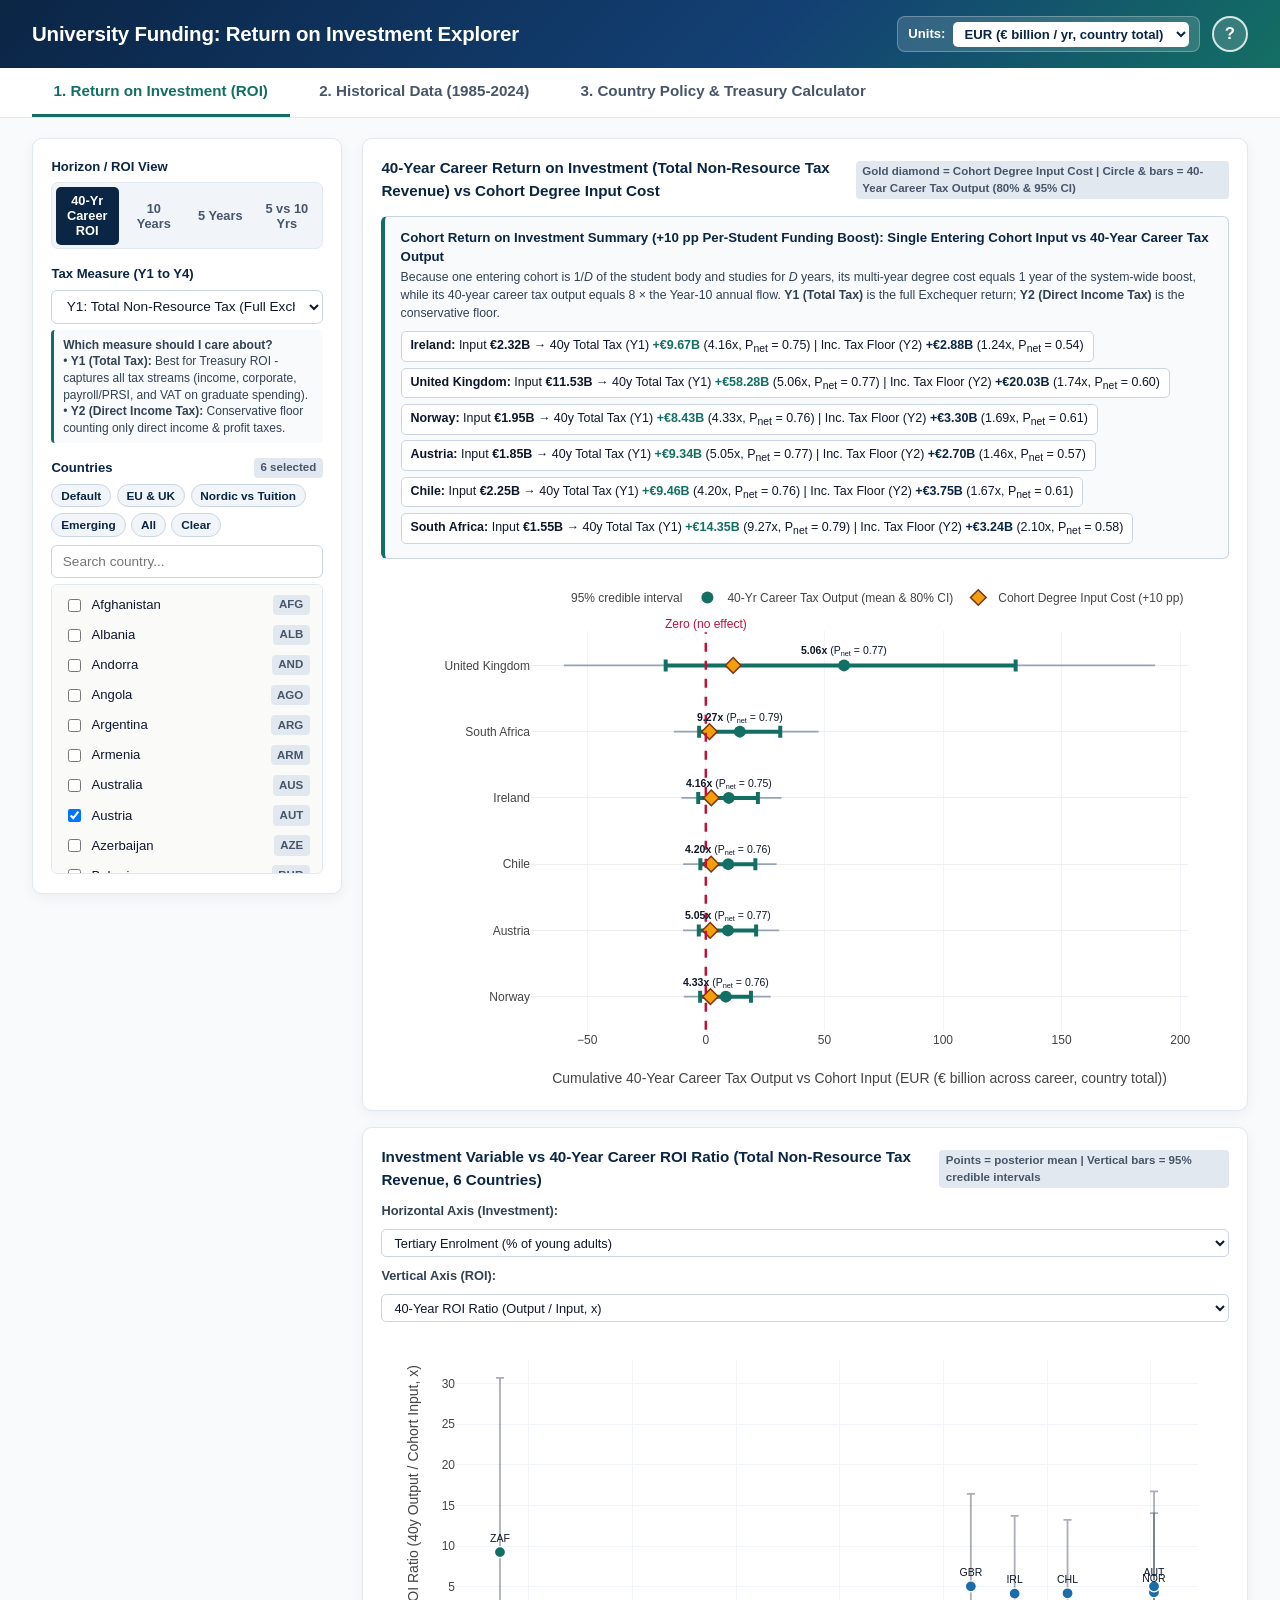
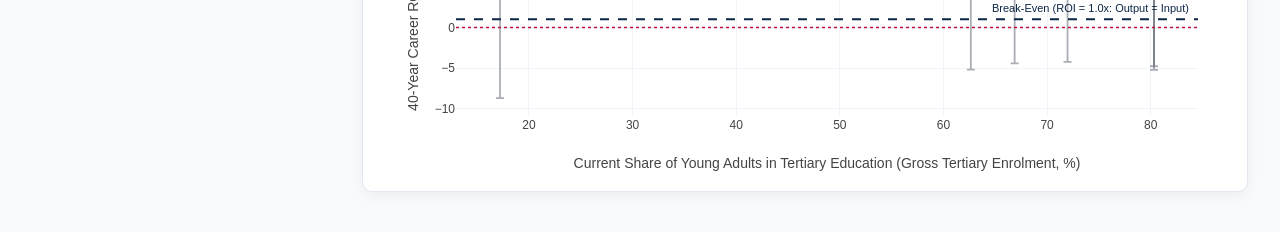
==== commit d1d476b5: "Use footnotes with direct GitHub URLs for repo files and plot Figure 10 ROI against tertiary enrolme" ====
--- a/app/index.html
+++ b/app/index.html
@@ -113,7 +113,8 @@
               <div style="display:flex; flex-wrap:wrap; align-items:center; gap:0.55rem; font-size:0.8rem;">
                 <label for="t1-scatter-x-select" style="font-weight:600; color:#334155;">Horizontal Axis (Investment):</label>
                 <select id="t1-scatter-x-select" style="padding:0.28rem 0.5rem; border:1px solid #cbd5e1; border-radius:5px; font-size:0.8rem;">
-                  <option value="Z1" selected>Z1: Per-Student Spending (% of GDP/person)</option>
+                  <option value="enrolment" selected>Tertiary Enrolment (% of young adults)</option>
+                  <option value="Z1">Z1: Per-Student Spending (% of GDP/person)</option>
                   <option value="Z3">Z3: Real Per-Student Spending (PPP USD)</option>
                   <option value="Z4">Z4: Total University Budget (% of GDP)</option>
                   <option value="input_cost">Cohort Degree Input Cost (+10 pp Boost)</option>
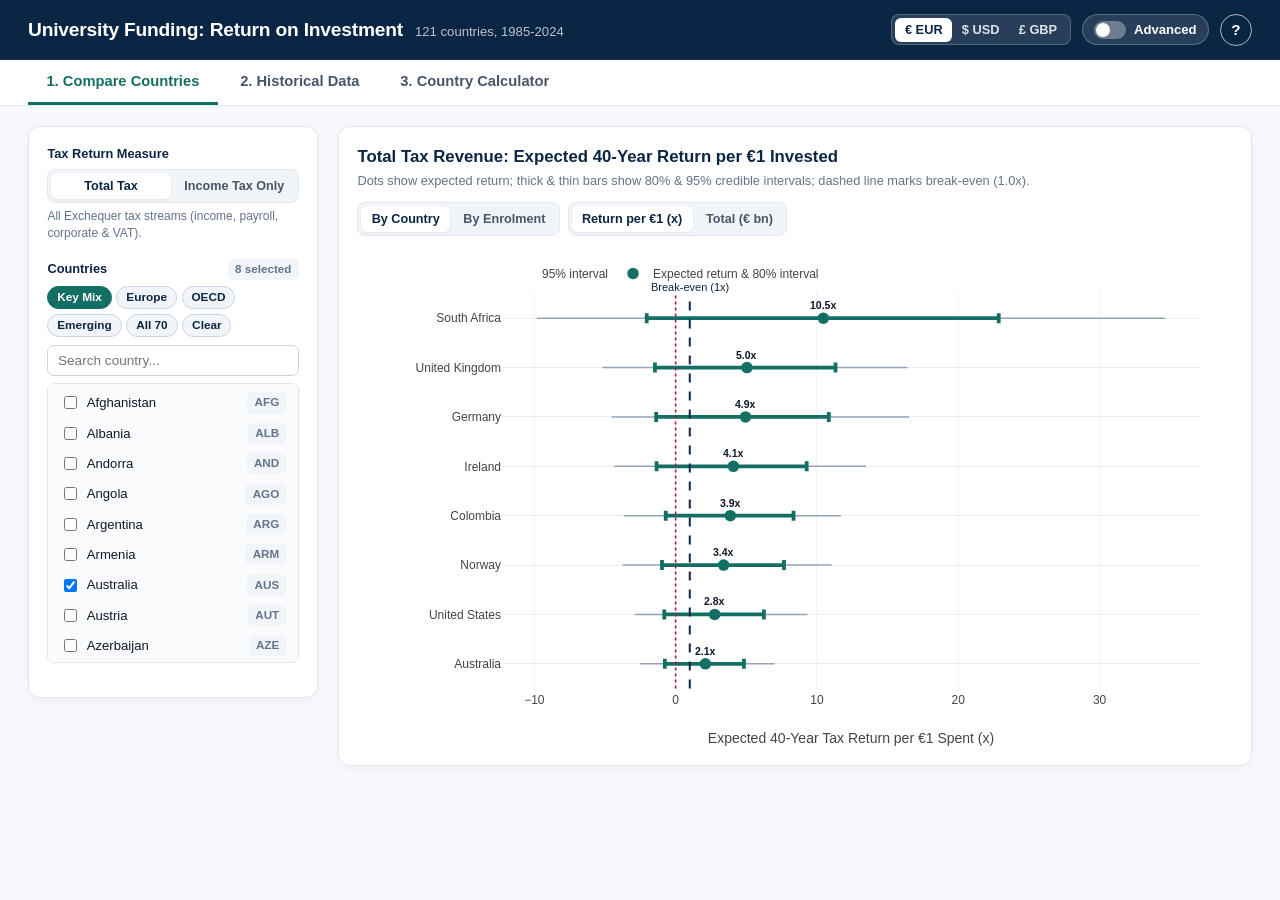
==== commit 92e7bba8: "Simplify interactive web app with clean default view, error bars, and Advanced mode toggle" ====
--- a/app/index.html
+++ b/app/index.html
@@ -3,7 +3,7 @@
 <head>
   <meta charset="UTF-8" />
   <meta name="viewport" content="width=device-width, initial-scale=1.0" />
-  <title>University Funding: Return on Investment Explorer</title>
+  <title>University Funding: Return on Investment</title>
   <link rel="stylesheet" href="styles.css" />
   <script src="https://cdn.plot.ly/plotly-2.35.2.min.js"></script>
 </head>
@@ -12,31 +12,44 @@
   <!-- Clean Top Header -->
   <header class="app-header">
     <div class="header-inner">
-      <h1 class="app-title">University Funding: Return on Investment Explorer</h1>
+      <div class="brand-wrap">
+        <h1 class="app-title">University Funding: Return on Investment</h1>
+        <span class="app-subtitle">121 countries, 1985-2024</span>
+      </div>
+
       <div class="header-actions">
-        <div class="unit-switcher">
-          <label for="global-unit-select">Units:</label>
-          <select id="global-unit-select">
-            <option value="EUR_TOT" selected>EUR (&euro; billion / yr, country total)</option>
-            <option value="USD_TOT">USD ($ billion / yr, country total)</option>
-            <option value="GBP_TOT">GBP (&pound; billion / yr, country total)</option>
-            <option value="EUR">EUR (&euro; per person / yr)</option>
-            <option value="USD">USD ($ per person / yr)</option>
-            <option value="GBP">GBP (&pound; per person / yr)</option>
-            <option value="PP">Percentage points (pp)</option>
-          </select>
+        <!-- Simple Currency Switcher -->
+        <div class="currency-pills" id="currency-pills" role="group" aria-label="Currency">
+          <button type="button" class="curr-btn active" data-curr="EUR">&euro; EUR</button>
+          <button type="button" class="curr-btn" data-curr="USD">$ USD</button>
+          <button type="button" class="curr-btn" data-curr="GBP">&pound; GBP</button>
         </div>
-        <button type="button" class="help-btn" id="btn-help" title="How to use this app" aria-label="How to use this app">?</button>
+
+        <!-- Advanced Unit Scale (Only visible when Advanced is ON) -->
+        <select id="adv-scale-select" class="adv-unit-select adv-only" aria-label="Scale">
+          <option value="TOTAL" selected>Country total (bn)</option>
+          <option value="PER_CAPITA">Per person / yr</option>
+          <option value="PP">Percentage points (pp)</option>
+        </select>
+
+        <!-- Global Advanced Mode Switch -->
+        <label class="adv-switch-label" for="adv-mode-toggle" title="Show advanced modelling &amp; scenario options">
+          <input type="checkbox" id="adv-mode-toggle" class="adv-switch-input" />
+          <span class="adv-switch-track"><span class="adv-switch-thumb"></span></span>
+          <span>Advanced</span>
+        </label>
+
+        <button type="button" class="help-btn" id="btn-help" title="Quick guide" aria-label="Quick guide">?</button>
       </div>
     </div>
   </header>
 
-  <!-- 3-Tab Navigation Bar -->
+  <!-- 3-Tab Navigation -->
   <nav class="tabs-nav" aria-label="Main navigation">
     <div class="tabs-inner">
-      <button class="tab-btn active" data-tab="tab1" id="btn-tab1" type="button">1. Return on Investment (ROI)</button>
-      <button class="tab-btn" data-tab="tab2" id="btn-tab2" type="button">2. Historical Data (1985-2024)</button>
-      <button class="tab-btn" data-tab="tab3" id="btn-tab3" type="button">3. Country Policy &amp; Treasury Calculator</button>
+      <button class="tab-btn active" data-tab="tab1" id="btn-tab1" type="button">1. Compare Countries</button>
+      <button class="tab-btn" data-tab="tab2" id="btn-tab2" type="button">2. Historical Data</button>
+      <button class="tab-btn" data-tab="tab3" id="btn-tab3" type="button">3. Country Calculator</button>
     </div>
   </nav>
 
@@ -44,90 +57,109 @@
   <main class="app-container">
 
     <!-- =================================================================== -->
-    <!-- TAB 1: Return on Investment (ROI) & Future Tax Estimation           -->
+    <!-- TAB 1: Compare Countries                                            -->
     <!-- =================================================================== -->
     <section class="tab-pane active" id="tab1">
       <div class="workspace-grid">
         <aside class="panel-card">
-          <div class="control-group">
-            <span class="control-label">Horizon / ROI View</span>
-            <div class="segmented-group" id="t1-horizon-group">
-              <button type="button" class="seg-btn active" data-horizon="career">40-Yr Career ROI</button>
-              <button type="button" class="seg-btn" data-horizon="10">10 Years</button>
-              <button type="button" class="seg-btn" data-horizon="5">5 Years</button>
-              <button type="button" class="seg-btn" data-horizon="both">5 vs 10 Yrs</button>
-            </div>
-          </div>
-
-          <div class="control-group">
-            <label class="control-label" for="t1-outcome-select">Tax Measure (Y1 to Y4)</label>
-            <select id="t1-outcome-select">
-              <option value="tax_gdp" selected>Y1: Total Non-Resource Tax (Full Exchequer Return)</option>
-              <option value="inc_gdp">Y2: Direct Income &amp; Profit Tax (Conservative Floor)</option>
-              <option value="inc_share">Y3: Direct Income Tax Share (% of total tax)</option>
-              <option value="goods_share">Y4: Goods &amp; Services / VAT Share (% of total tax)</option>
-            </select>
-            <div style="margin-top:0.4rem; font-size:0.75rem; line-height:1.38; color:#334155; background:#f8fafc; border-left:3px solid #136f63; padding:0.4rem 0.55rem; border-radius:4px;">
-              <strong>Which measure should I care about?</strong><br/>
-              &bull; <strong>Y1 (Total Tax):</strong> Best for Treasury ROI - captures all tax streams (income, corporate, payroll/PRSI, and VAT on graduate spending).<br/>
-              &bull; <strong>Y2 (Direct Income Tax):</strong> Conservative floor counting only direct income &amp; profit taxes.
-            </div>
-          </div>
-
+          <!-- Simple Tax Measure Toggle -->
+          <div class="control-group">
+            <span class="control-label">Tax Return Measure</span>
+            <div class="segmented-group" id="t1-simple-outcome">
+              <button type="button" class="seg-btn active" data-out="tax_gdp">Total Tax</button>
+              <button type="button" class="seg-btn" data-out="inc_gdp">Income Tax Only</button>
+            </div>
+            <div class="control-hint" id="t1-outcome-hint">All Exchequer tax streams (income, payroll, corporate &amp; VAT).</div>
+          </div>
+
+          <!-- Country Selector -->
           <div class="control-group">
             <div style="display:flex; justify-content:space-between; align-items:center; margin-bottom:0.35rem;">
               <span class="control-label" style="margin:0;">Countries</span>
-              <span id="t1-selected-count" class="country-tag">6 selected</span>
+              <span id="t1-selected-count" class="country-tag">8 selected</span>
             </div>
 
             <div class="preset-pills">
-              <button type="button" class="preset-pill" data-preset="default">Default</button>
-              <button type="button" class="preset-pill" data-preset="europe">EU &amp; UK</button>
-              <button type="button" class="preset-pill" data-preset="nordic_tuition">Nordic vs Tuition</button>
+              <button type="button" class="preset-pill active" data-preset="default">Key Mix</button>
+              <button type="button" class="preset-pill" data-preset="europe">Europe</button>
+              <button type="button" class="preset-pill" data-preset="oecd">OECD</button>
               <button type="button" class="preset-pill" data-preset="emerging">Emerging</button>
-              <button type="button" class="preset-pill" data-preset="all">All</button>
+              <button type="button" class="preset-pill" data-preset="all">All 70</button>
               <button type="button" class="preset-pill" data-preset="clear">Clear</button>
             </div>
 
             <input type="text" id="t1-country-search" placeholder="Search country..." />
             <div class="country-list-box" id="t1-country-list"></div>
           </div>
+
+          <!-- Advanced Controls (Hidden by default) -->
+          <div class="adv-box adv-only">
+            <span class="adv-badge">Advanced Options</span>
+
+            <div class="control-group">
+              <label class="control-label" for="t1-adv-outcome">All Modelled Outcomes (Y1-Y4)</label>
+              <select id="t1-adv-outcome">
+                <option value="tax_gdp" selected>Y1: Total Non-Resource Tax (% GDP)</option>
+                <option value="inc_gdp">Y2: Direct Income &amp; Profit Tax (% GDP)</option>
+                <option value="inc_share">Y3: Direct Income Tax Share (% of tax)</option>
+                <option value="goods_share">Y4: Goods &amp; VAT Share (% of tax)</option>
+              </select>
+            </div>
+
+            <div class="control-group">
+              <label class="control-label" for="t1-horizon-select">Time Horizon</label>
+              <select id="t1-horizon-select">
+                <option value="career" selected>40-Year Career Return</option>
+                <option value="10">10-Year Annual Flow</option>
+                <option value="5">5-Year Annual Flow</option>
+                <option value="both">5-Year vs 10-Year Flow</option>
+              </select>
+            </div>
+
+            <div class="control-group" id="t1-accounting-wrap">
+              <label class="control-label" for="t1-accounting-select">Career Multiplier Rule</label>
+              <select id="t1-accounting-select">
+                <option value="8.0" selected>Undiscounted Career (8.0x Year-10 flow)</option>
+                <option value="5.7">Discounted at r - g = 1.5% (5.7x)</option>
+                <option value="4.0">Conservative Two-Wave Bound (4.0x)</option>
+              </select>
+            </div>
+
+            <div class="control-group" id="t1-scatter-axes-wrap" style="display:none;">
+              <label class="control-label" for="t1-scatter-x-select">Scatter Horizontal Axis</label>
+              <select id="t1-scatter-x-select">
+                <option value="enrolment" selected>Tertiary Enrolment (% of young adults)</option>
+                <option value="Z1">Per-Student Spend (% of GDP/person, Z1)</option>
+                <option value="Z3">Real Spend per Student (PPP USD, Z3)</option>
+                <option value="Z4">Total University Budget (% of GDP, Z4)</option>
+              </select>
+            </div>
+
+            <button type="button" class="secondary-btn" id="t1-download-btn">Download Selected CSV</button>
+          </div>
         </aside>
 
-        <div>
-          <div class="panel-card" style="margin-bottom:1rem;">
-            <h3>
-              <span id="t1-main-chart-title">40-Year Career Return on Investment per Entering University Cohort (+10 pp Per-Student Funding Increase)</span>
-              <span class="country-tag" id="t1-chart-subtitle">80% (thick) &amp; 95% (thin) credible intervals | Gold diamond = Cohort Degree Input Cost</span>
-            </h3>
-            <div id="t1-roi-summary-banner" style="background:#f8fafc; border:1px solid #cbd5e1; border-left:4px solid #136f63; border-radius:6px; padding:0.7rem 0.95rem; margin-bottom:0.8rem; font-size:0.83rem; line-height:1.45; color:#0f172a;"></div>
-            <div id="t1-forest-plot" class="plot-box-lg"></div>
-          </div>
-
-          <div class="panel-card">
-            <div style="display:flex; flex-wrap:wrap; justify-content:space-between; align-items:center; gap:0.6rem; margin-bottom:0.65rem;">
-              <h3 style="margin:0;">
-                <span id="t1-roi-scatter-title">Investment Variable vs 40-Year Career Return on Investment (Selected Countries)</span>
-                <span class="country-tag">Points = posterior mean | Vertical bars = 95% credible intervals</span>
-              </h3>
-              <div style="display:flex; flex-wrap:wrap; align-items:center; gap:0.55rem; font-size:0.8rem;">
-                <label for="t1-scatter-x-select" style="font-weight:600; color:#334155;">Horizontal Axis (Investment):</label>
-                <select id="t1-scatter-x-select" style="padding:0.28rem 0.5rem; border:1px solid #cbd5e1; border-radius:5px; font-size:0.8rem;">
-                  <option value="enrolment" selected>Tertiary Enrolment (% of young adults)</option>
-                  <option value="Z1">Z1: Per-Student Spending (% of GDP/person)</option>
-                  <option value="Z3">Z3: Real Per-Student Spending (PPP USD)</option>
-                  <option value="Z4">Z4: Total University Budget (% of GDP)</option>
-                  <option value="input_cost">Cohort Degree Input Cost (+10 pp Boost)</option>
-                </select>
-                <label for="t1-scatter-y-select" style="font-weight:600; color:#334155;">Vertical Axis (ROI):</label>
-                <select id="t1-scatter-y-select" style="padding:0.28rem 0.5rem; border:1px solid #cbd5e1; border-radius:5px; font-size:0.8rem;">
-                  <option value="bcr" selected>40-Year ROI Ratio (Output / Input, x)</option>
-                  <option value="output">40-Year Career Tax Output (Currency / pp)</option>
-                </select>
-              </div>
-            </div>
-            <div id="t1-roi-scatter-plot" class="plot-box"></div>
-          </div>
+        <div class="panel-card">
+          <div class="chart-header">
+            <div class="chart-title-block">
+              <h2 id="t1-chart-title">Expected 40-Year Tax Return per +10 pp Per-Student Funding Boost</h2>
+              <p class="chart-subtitle" id="t1-chart-subtitle">Points show posterior mean; thick &amp; thin bars show 80% &amp; 95% credible intervals.</p>
+            </div>
+
+            <div class="chart-controls">
+              <div class="segmented-group compact" id="t1-view-group">
+                <button type="button" class="seg-btn active" data-view="ranking">By Country</button>
+                <button type="button" class="seg-btn" data-view="scatter">By Enrolment</button>
+              </div>
+
+              <div class="segmented-group compact" id="t1-metric-group">
+                <button type="button" class="seg-btn active" data-metric="bcr">Return per 1 Spent (x)</button>
+                <button type="button" class="seg-btn" data-metric="currency">Currency Total</button>
+              </div>
+            </div>
+          </div>
+
+          <div id="t1-main-plot" class="plot-box-lg"></div>
         </div>
       </div>
     </section>
@@ -139,20 +171,12 @@
       <div class="workspace-grid">
         <aside class="panel-card">
           <div class="control-group">
-            <span class="control-label">View</span>
-            <div class="segmented-group" id="t2-mode-group">
-              <button type="button" class="seg-btn active" data-mode="levels">Long-Term Levels</button>
-              <button type="button" class="seg-btn" data-mode="changes">5-Year Changes</button>
-            </div>
-          </div>
-
-          <div class="control-group">
-            <label class="control-label" for="t2-x-select">Horizontal Axis (University Funding)</label>
+            <label class="control-label" for="t2-x-select">University Funding</label>
             <select id="t2-x-select"></select>
           </div>
 
           <div class="control-group">
-            <label class="control-label" for="t2-y-select">Vertical Axis (Tax Revenue)</label>
+            <label class="control-label" for="t2-y-select">Tax Revenue</label>
             <select id="t2-y-select"></select>
           </div>
 
@@ -163,15 +187,27 @@
             </div>
 
             <div class="preset-pills">
-              <button type="button" class="preset-pill" data-t2preset="default">Big Movers</button>
-              <button type="button" class="preset-pill" data-t2preset="trap">Denominator Trap</button>
-              <button type="button" class="preset-pill" data-t2preset="risers">Long-Term Risers</button>
-              <button type="button" class="preset-pill" data-t2preset="decliners">Long-Term Decliners</button>
+              <button type="button" class="preset-pill active" data-t2preset="default">Key Mix</button>
+              <button type="button" class="preset-pill" data-t2preset="risers">Risers</button>
+              <button type="button" class="preset-pill" data-t2preset="decliners">Decliners</button>
+              <button type="button" class="preset-pill adv-only" data-t2preset="trap">Denominator Trap</button>
               <button type="button" class="preset-pill" data-t2preset="clear">Clear</button>
             </div>
 
             <input type="text" id="t2-country-search" placeholder="Search country..." />
             <div class="country-list-box" id="t2-country-list"></div>
+          </div>
+
+          <!-- Advanced Historical Controls -->
+          <div class="adv-box adv-only">
+            <span class="adv-badge">Advanced Options</span>
+            <div class="control-group">
+              <span class="control-label">Data Transformation</span>
+              <div class="segmented-group" id="t2-mode-group">
+                <button type="button" class="seg-btn active" data-mode="levels">Levels</button>
+                <button type="button" class="seg-btn" data-mode="changes">5-Yr Changes</button>
+              </div>
+            </div>
           </div>
         </aside>
 
@@ -179,8 +215,8 @@
           <div class="player-bar">
             <button type="button" class="play-btn" id="t2-play-btn">&#9654; Play</button>
             <div class="wave-slider-wrap">
-              <input type="range" id="t2-wave-slider" min="2" max="8" step="1" value="8" />
-              <div style="display:flex; justify-content:space-between; font-size:0.72rem; color:#475569; margin-top:0.15rem;">
+              <input type="range" id="t2-wave-slider" min="2" max="8" step="1" value="8" aria-label="Time period" />
+              <div class="wave-ticks">
                 <span>1990-94</span>
                 <span>1995-99</span>
                 <span>2000-04</span>
@@ -193,27 +229,26 @@
             <span class="wave-badge" id="t2-wave-badge">2020-2024</span>
           </div>
 
-          <div class="panel-card" style="margin-bottom:1rem;">
-            <h3>
-              <span id="t2-scatter-title">University Spending vs Tax Revenue Across Time</span>
-              <span class="country-tag">Bubble size = Population | Click any bubble to highlight</span>
-            </h3>
-            <div id="t2-gapminder-plot" class="plot-box"></div>
-          </div>
-
           <div class="panel-card">
-            <h3>
-              <span>Historical Trends for Highlighted Countries</span>
-              <span class="country-tag">Left: University Funding | Right: Tax Revenue (dashed line = active period)</span>
-            </h3>
-            <div id="t2-timeseries-plot" class="plot-box-sm"></div>
+            <div class="chart-header">
+              <div class="chart-title-block">
+                <h2 id="t2-chart-title">University Spending vs Tax Revenue</h2>
+                <p class="chart-subtitle" id="t2-chart-subtitle">Click any bubble to trace a country over time.</p>
+              </div>
+              <div class="segmented-group compact" id="t2-view-group">
+                <button type="button" class="seg-btn active" data-t2view="bubbles">Cross-Country Map</button>
+                <button type="button" class="seg-btn" data-t2view="trends">Time Trends</button>
+              </div>
+            </div>
+
+            <div id="t2-main-plot" class="plot-box"></div>
           </div>
         </div>
       </div>
     </section>
 
     <!-- =================================================================== -->
-    <!-- TAB 3: Full policy scenarios                                        -->
+    <!-- TAB 3: Country Calculator                                           -->
     <!-- =================================================================== -->
     <section class="tab-pane" id="tab3">
       <div class="workspace-grid">
@@ -224,103 +259,102 @@
           </div>
 
           <div class="control-group">
-            <label class="control-label" for="t3-z-select">University Funding Measure (Z1 to Z4)</label>
-            <select id="t3-z-select">
-              <option value="Z1" selected>Z1: Per-Student Spending (+10 pp of GDP/person)</option>
-              <option value="Z2">Z2: Within-Country 5-Year Change (+10 pp/student)</option>
-              <option value="Z3">Z3: Real PPP Dollars per Student (+25% real spend)</option>
-              <option value="Z4">Z4: Total University Budget (+0.25 pp of GDP)</option>
+            <label class="control-label" for="t3-change-select">Funding Change</label>
+            <select id="t3-change-select">
+              <option value="0.5">+5 pp per student (Modest boost)</option>
+              <option value="1.0" selected>+10 pp per student (Standard boost)</option>
+              <option value="1.5">+15 pp per student (Major boost)</option>
+              <option value="-1.0">-10 pp per student (Funding cut)</option>
             </select>
           </div>
 
           <div class="control-group">
-            <label class="control-label" for="t3-y-select">Primary Tax Outcome for Treasury Brief (Y1 to Y4)</label>
-            <select id="t3-y-select">
-              <option value="tax_gdp" selected>Y1: Total Non-Resource Tax (Full Exchequer Return)</option>
-              <option value="inc_gdp">Y2: Direct Income &amp; Profit Tax (Conservative Floor)</option>
-              <option value="inc_share">Y3: Direct Income Tax Share (% of total tax)</option>
-              <option value="goods_share">Y4: Goods &amp; Services / VAT Share (% of total tax)</option>
-            </select>
-          </div>
-
-          <div class="control-group">
-            <label class="control-label" for="t3-dose-select">Funding Change Size</label>
-            <select id="t3-dose-select">
-              <option value="0.5">0.5 units (+5 pp / +12.5%)</option>
-              <option value="1.0" selected>1.0 unit (+10 pp / +25% standard)</option>
-              <option value="1.5">1.5 units (+15 pp / +37.5%)</option>
-              <option value="2.0">2.0 units (+20 pp / +50%)</option>
-            </select>
-          </div>
-
-          <div class="control-group">
-            <span class="control-label">Quick Policy Scenarios</span>
-            <div class="preset-pills" id="t3-scenario-pills">
-              <button type="button" class="preset-pill active" data-scen="boost">Boost Per-Student</button>
-              <button type="button" class="preset-pill" data-scen="funded_exp">Funded Expansion</button>
-              <button type="button" class="preset-pill" data-scen="crowding">Unfunded Crowding</button>
-              <button type="button" class="preset-pill" data-scen="cut">Budget Cut</button>
-            </div>
-          </div>
-
-          <div class="control-group">
-            <span class="control-label">University Funding Direction</span>
-            <div class="segmented-group" id="t3-direction-group">
-              <button type="button" class="seg-btn active" data-dir="1">Increase Funding</button>
-              <button type="button" class="seg-btn" data-dir="-1">Reduce Funding</button>
-            </div>
-          </div>
-
-          <div class="control-group">
-            <span class="control-label">Timeframe</span>
-            <div class="segmented-group" id="t3-horizon-group">
-              <button type="button" class="seg-btn" data-h="5">5 Years</button>
-              <button type="button" class="seg-btn" data-h="10">10 Years</button>
-              <button type="button" class="seg-btn active" data-h="both">5 vs 10 Years</button>
-            </div>
-          </div>
-
-          <div class="advanced-drawer">
-            <button type="button" class="drawer-toggle" id="t3-drawer-toggle" aria-expanded="false">
-              <span>Adjust other country factors</span>
-              <span id="t3-drawer-arrow">&#9662; Show</span>
-            </button>
-            <div class="drawer-body" id="t3-drawer-body">
+            <span class="control-label">Chart View</span>
+            <div class="segmented-group" id="t3-view-group">
+              <button type="button" class="seg-btn active" data-t3view="career">40-Yr Career</button>
+              <button type="button" class="seg-btn" data-t3view="annual">5 vs 10 Years</button>
+            </div>
+          </div>
+
+          <!-- Advanced Country Calculator Options (Hidden by default) -->
+          <div class="adv-box adv-only">
+            <span class="adv-badge">Advanced Options</span>
+
+            <div class="control-group">
+              <label class="control-label" for="t3-z-select">Funding Definition (Z1-Z4)</label>
+              <select id="t3-z-select">
+                <option value="Z1" selected>Z1: Per-Student Spend (% GDP/person)</option>
+                <option value="Z2">Z2: Within-Country 5-Yr Expansion</option>
+                <option value="Z3">Z3: Real PPP Dollars per Student (+25%)</option>
+                <option value="Z4">Z4: Total Budget Only (Unprotected)</option>
+              </select>
+            </div>
+
+            <div class="control-group">
+              <label class="control-label" for="t3-accounting-select">Career Multiplier Rule</label>
+              <select id="t3-accounting-select">
+                <option value="8.0" selected>Undiscounted Career (8.0x)</option>
+                <option value="5.7">Discounted at 1.5% (5.7x)</option>
+                <option value="4.0">Conservative Two-Wave (4.0x)</option>
+              </select>
+            </div>
+
+            <div class="control-group">
+              <span class="control-label">Policy Presets</span>
+              <div class="preset-pills" id="t3-scenario-pills">
+                <button type="button" class="preset-pill active" data-scen="boost">Per-Student Boost</button>
+                <button type="button" class="preset-pill" data-scen="funded_exp">Funded Expansion</button>
+                <button type="button" class="preset-pill" data-scen="crowding">Unfunded Crowding</button>
+                <button type="button" class="preset-pill" data-scen="cut">Budget Cut</button>
+              </div>
+            </div>
+
+            <div class="control-group">
+              <span class="control-label">Custom National Baseline (Optional Override)</span>
+              <div class="mini-grid-2">
+                <div>
+                  <label class="control-hint" for="t3-base-spend">Spend/Stu (% GDP/pc)</label>
+                  <input type="number" id="t3-base-spend" step="0.5" min="1" max="250" />
+                </div>
+                <div>
+                  <label class="control-hint" for="t3-base-enrol">Enrolment (%)</label>
+                  <input type="number" id="t3-base-enrol" step="1" min="1" max="140" />
+                </div>
+              </div>
+              <div class="mini-grid-2">
+                <div>
+                  <label class="control-hint" for="t3-base-budget">Uni Budget (% GDP)</label>
+                  <input type="number" id="t3-base-budget" step="0.05" min="0.05" max="5" />
+                </div>
+                <div>
+                  <label class="control-hint" for="t3-base-gdp" id="t3-base-gdp-label">GDP (EUR bn)</label>
+                  <input type="number" id="t3-base-gdp" step="5" min="0.5" max="40000" />
+                </div>
+              </div>
+            </div>
+
+            <div class="control-group">
+              <span class="control-label">Counterfactual Moderators</span>
+
               <div class="slider-item">
                 <div class="slider-header">
-                  <span>University Enrolment (%)</span>
-                  <span class="slider-val" id="val-gross_tert_enrolment_pct">--</span>
-                </div>
-                <input type="range" id="mod-gross_tert_enrolment_pct" min="2" max="115" step="1" />
+                  <span>Secondary Enrolment (%)</span>
+                  <span class="slider-val" id="val-gross_seco_enrolment_pct">--</span>
+                </div>
+                <input type="range" id="mod-gross_seco_enrolment_pct" min="15" max="140" step="1" />
               </div>
 
               <div class="slider-item">
                 <div class="slider-header">
-                  <span>GDP per Person (USD)</span>
-                  <span class="slider-val" id="val-gdp_pc_ppp">--</span>
-                </div>
-                <input type="range" id="mod-gdp_pc_ppp" min="1500" max="110000" step="500" />
+                  <span>Income Tax Share (%)</span>
+                  <span class="slider-val" id="val-income_profit_tax_share_rev_pct">--</span>
+                </div>
+                <input type="range" id="mod-income_profit_tax_share_rev_pct" min="5" max="65" step="0.5" />
               </div>
 
               <div class="slider-item">
                 <div class="slider-header">
-                  <span>Secondary School Enrolment (%)</span>
-                  <span class="slider-val" id="val-gross_seco_enrolment_pct">--</span>
-                </div>
-                <input type="range" id="mod-gross_seco_enrolment_pct" min="15" max="140" step="1" />
-              </div>
-
-              <div class="slider-item">
-                <div class="slider-header">
-                  <span>Current Income Tax Share (%)</span>
-                  <span class="slider-val" id="val-income_profit_tax_share_rev_pct">--</span>
-                </div>
-                <input type="range" id="mod-income_profit_tax_share_rev_pct" min="5" max="65" step="0.5" />
-              </div>
-
-              <div class="slider-item">
-                <div class="slider-header">
-                  <span>Working-Age Population (%)</span>
+                  <span>Working-Age Share (%)</span>
                   <span class="slider-val" id="val-working_age_pop_15_64_pct">--</span>
                 </div>
                 <input type="range" id="mod-working_age_pop_15_64_pct" min="48" max="78" step="0.5" />
@@ -334,67 +368,74 @@
                 <input type="range" id="mod-gini_disp_harmonised" min="22" max="62" step="0.5" />
               </div>
 
-              <div class="slider-item">
-                <div class="slider-header">
-                  <span>Life Expectancy (Years)</span>
-                  <span class="slider-val" id="val-life_expectancy_birth_yrs">--</span>
-                </div>
-                <input type="range" id="mod-life_expectancy_birth_yrs" min="45" max="85" step="0.5" />
-              </div>
-
-              <button type="button" class="reset-btn" id="t3-reset-btn">
-                Reset to country averages
-              </button>
+              <button type="button" class="secondary-btn" id="t3-reset-btn">Reset to Country Defaults</button>
             </div>
           </div>
         </aside>
 
-        <div class="panel-card">
-          <h3>
-            <span id="t3-chart-title">Estimated Tax Impact Across Revenue Streams</span>
-            <span class="country-tag" id="t3-baseline-tag">80% uncertainty range</span>
-          </h3>
-          <div id="t3-policy-brief-card" style="background:#f8fafc; border:1px solid #cbd5e1; border-left:4px solid #136f63; border-radius:6px; padding:0.75rem 1rem; margin-bottom:0.85rem; font-size:0.86rem; line-height:1.45; color:#0f172a;"></div>
-          <div id="t3-scenario-plot" class="plot-box-lg"></div>
+        <div>
+          <!-- 3 Clean KPI Cards -->
+          <div class="kpi-grid">
+            <div class="kpi-card">
+              <div class="kpi-label" id="kpi-cost-label">Cohort Degree Cost</div>
+              <div class="kpi-value" id="kpi-cost-val">--</div>
+              <div class="kpi-sub" id="kpi-cost-sub">--</div>
+            </div>
+
+            <div class="kpi-card highlight">
+              <div class="kpi-label" id="kpi-ret-label">Expected 40-Year Total Tax</div>
+              <div class="kpi-value">
+                <span id="kpi-ret-val">--</span>
+                <span class="kpi-pill" id="kpi-ret-pill">--</span>
+              </div>
+              <div class="kpi-sub" id="kpi-ret-sub">--</div>
+            </div>
+
+            <div class="kpi-card">
+              <div class="kpi-label">Chance of Net Gain &amp; Floor</div>
+              <div class="kpi-value" id="kpi-prob-val">--</div>
+              <div class="kpi-sub" id="kpi-prob-sub">--</div>
+            </div>
+          </div>
+
+          <div class="panel-card">
+            <div class="chart-header">
+              <div class="chart-title-block">
+                <h2 id="t3-chart-title">Ireland: Cohort Cost vs Expected 40-Year Tax Return</h2>
+                <p class="chart-subtitle" id="t3-chart-subtitle">Error bars show 95% credible intervals; dashed line marks break-even.</p>
+              </div>
+            </div>
+
+            <div id="t3-main-plot" class="plot-box"></div>
+          </div>
         </div>
       </div>
     </section>
 
     <!-- =================================================================== -->
-    <!-- HELP PAGE: Opened via the '?' Button in the Top Right               -->
+    <!-- QUICK GUIDE (Opened via '?' button)                                 -->
     <!-- =================================================================== -->
     <section class="tab-pane" id="help-pane">
-      <div class="help-page-card">
-        <h2>How This App Works &amp; How to Use It</h2>
+      <div class="help-card">
+        <h2>Quick Guide</h2>
         <p>
-          This tool lets policy makers, tax specialists, and education analysts explore how changes in government university funding affect a country's tax revenue over the following 5 to 10 years, based on historical data from 121 countries between 1985 and 2024.
+          This explorer summarises causal estimates across 121 countries (1985-2024) of how changes in public per-student university spending affect national tax revenue.
         </p>
 
-        <h3>Choosing Units (Country Total Currency, Per Person, or Percentage Points)</h3>
-        <p>
-          Use the <strong>Units</strong> menu in the top-right corner at any time to switch all estimates between <strong>Country Total Currency</strong> in <strong>EUR (&euro; billion / yr)</strong>, <strong>USD ($ billion / yr)</strong>, or <strong>GBP (&pound; billion / yr)</strong> (the default view, showing the estimated annual tax change across the whole country holding population and baseline GDP constant), <strong>Per-Person Currency</strong> (&euro;, $, or &pound; per person per year), or <strong>Percentage points (pp)</strong> of GDP / total tax revenue.
-        </p>
-
-        <h3>1. Return on Investment (ROI)</h3>
+        <h3>Simple vs Advanced Mode</h3>
         <ul>
-          <li><strong>What it shows:</strong> How the multi-year public cost of educating a single entering cohort of university students (<strong>Cohort Degree Input</strong>, marked by a gold diamond) compares against the cumulative additional tax revenue that cohort generates across a <strong>40-year working career</strong> (or the single-year annual change after 5 or 10 years).</li>
-          <li><strong>Why Cohort Input = 1 Year of System Cost:</strong> Because a university system holds all <em>D</em> year-groups of students simultaneously in any calendar year (e.g., 1st-, 2nd-, 3rd-, and 4th-year students), a single entering cohort makes up <em>1/D</em> of the student body and studies for <em>D</em> years. Its total multi-year degree cost therefore equals one year of the system-wide +10 pp budget boost, while across a 40-year working career (eight 5-year waves) that cohort generates <strong>8 &times; the Year-10 annual tax flow</strong>.</li>
-          <li><strong>Should I look at Y1 or Y2?</strong> Focus on <strong>Y1 (Total Non-Resource Tax)</strong> for the bottom-line Exchequer return (capturing income tax, corporation tax, employer/employee payroll &amp; social insurance, and VAT on graduate spending). Use <strong>Y2 (Direct Income &amp; Profit Tax)</strong> as the conservative floor from paycheques and corporate profits alone, and <strong>Y3</strong> to see how the tax mix shifts toward progressive direct taxation.</li>
+          <li>By default, the app shows the headline <strong>40-year career return</strong> per entering student cohort with <strong>80% and 95% credible intervals</strong>.</li>
+          <li>Switch <strong>Advanced</strong> on in the top-right bar at any time to unlock 5-year and 10-year annual horizons, discounted and conservative accounting rules, all four funding definitions (Z1 to Z4), tax-share outcomes (Y3 and Y4), and custom national baseline inputs.</li>
         </ul>
 
-        <h3>2. Historical Data (1985-2024)</h3>
+        <h3>Total Tax vs Income Tax Only</h3>
         <ul>
-          <li><strong>What it shows:</strong> How university spending (measured as % of GDP per person, real PPP dollars per student, university budget % of GDP, or enrolment %) and tax revenues have actually moved across countries from 1990 to 2024.</li>
-          <li><strong>How to use it:</strong> Press <strong>Play</strong> to animate the progression across five-year periods, or drag the time slider manually. Click any bubble directly on the scatter plot (or use presets such as <em>Big Movers</em> or <em>Denominator Trap</em>) to highlight a country's historical path on both charts.</li>
+          <li><strong>Total Tax:</strong> Captures all non-resource Exchequer receipts (income, payroll/social insurance, corporate, and VAT).</li>
+          <li><strong>Income Tax Only:</strong> Conservative floor counting direct personal income and corporate profit taxes alone.</li>
+          <li>Note that 10-year aggregate tax-to-GDP changes carry substantial macroeconomic uncertainty, shown directly by the error bars on every chart.</li>
         </ul>
 
-        <h3>3. Country Policy &amp; Treasury Calculator</h3>
-        <ul>
-          <li><strong>What it shows:</strong> A customisable country-by-country <strong>Treasury Return on Investment Brief</strong> (with 95% credible intervals, benefit-cost ratios, and probability of net positive return for both <strong>Y1 Full Exchequer Return</strong> and <strong>Y2 Direct Income-Tax Floor</strong>) alongside bar charts of <strong>Tax Revenue Mobilisation</strong> and <strong>Tax Mix Shift</strong>.</li>
-          <li><strong>How to use it:</strong> Select any country, choose a funding measure (<strong>Z1 to Z4</strong>), funding change size, and one-click policy scenario (such as <em>Boost Per-Student</em>, <em>Funded Expansion</em>, <em>Unfunded Crowding</em>, or <em>Budget Cut</em>), or open <strong>Adjust other country factors</strong> to test counterfactual economic and demographic conditions.</li>
-        </ul>
-
-        <button type="button" class="back-btn" id="btn-close-help">&larr; Back to Explorer</button>
+        <button type="button" class="secondary-btn" id="btn-close-help" style="max-width:190px; margin-top:1rem;">&larr; Back to App</button>
       </div>
     </section>
 
--- a/app/styles.css
+++ b/app/styles.css
@@ -1,17 +1,19 @@
 :root {
   --navy: #0b2545;
-  --navy-light: #134074;
+  --navy-mid: #134074;
   --teal: #136f63;
-  --teal-light: #1b998b;
+  --teal-soft: #eef7f5;
+  --amber: #d97706;
   --crimson: #be123c;
-  --bg: #f8fafc;
+  --bg: #f6f8fb;
   --card: #ffffff;
   --border: #e2e8f0;
+  --border-strong: #cbd5e1;
   --text: #0f172a;
   --muted: #475569;
   --subtle: #64748b;
-  --shadow: 0 4px 14px rgba(15, 23, 42, 0.05);
-  --radius: 10px;
+  --shadow: 0 2px 10px rgba(15, 23, 42, 0.04);
+  --radius: 12px;
 }
 
 * {
@@ -23,75 +25,178 @@
   font-family: -apple-system, BlinkMacSystemFont, "Segoe UI", Roboto, "Helvetica Neue", Arial, sans-serif;
   background-color: var(--bg);
   color: var(--text);
-  line-height: 1.5;
-}
-
-/* Header */
+  line-height: 1.45;
+  -webkit-font-smoothing: antialiased;
+}
+
+/* Hide advanced controls whenever Advanced Mode is off */
+body:not(.advanced-mode) .adv-only {
+  display: none !important;
+}
+
+/* Top Header */
 .app-header {
-  background: linear-gradient(135deg, var(--navy) 0%, var(--navy-light) 60%, var(--teal) 100%);
+  background: var(--navy);
   color: #ffffff;
-  padding: 1rem 2rem;
+  padding: 0.85rem 1.75rem;
+  border-bottom: 1px solid rgba(255, 255, 255, 0.08);
 }
 
 .header-inner {
-  max-width: 1380px;
+  max-width: 1320px;
   margin: 0 auto;
   display: flex;
+  flex-wrap: wrap;
   justify-content: space-between;
   align-items: center;
-  gap: 1rem;
+  gap: 0.85rem;
+}
+
+.brand-wrap {
+  display: flex;
+  align-items: baseline;
+  gap: 0.75rem;
+  flex-wrap: wrap;
 }
 
 .app-title {
   margin: 0;
-  font-size: 1.28rem;
+  font-size: 1.2rem;
   font-weight: 700;
   letter-spacing: -0.01em;
 }
 
+.app-subtitle {
+  font-size: 0.82rem;
+  color: rgba(255, 255, 255, 0.72);
+  font-weight: 500;
+}
+
 .header-actions {
   display: flex;
   align-items: center;
-  gap: 0.75rem;
-}
-
-.unit-switcher {
-  display: flex;
-  align-items: center;
-  gap: 0.45rem;
+  gap: 0.7rem;
+  flex-wrap: wrap;
+}
+
+/* Currency Pills in Header */
+.currency-pills {
+  display: inline-flex;
+  background: rgba(255, 255, 255, 0.12);
+  padding: 0.18rem;
+  border-radius: 8px;
+  border: 1px solid rgba(255, 255, 255, 0.2);
+}
+
+.curr-btn {
+  appearance: none;
+  background: transparent;
+  border: none;
+  color: rgba(255, 255, 255, 0.85);
+  padding: 0.28rem 0.6rem;
+  border-radius: 6px;
+  font-size: 0.8rem;
+  font-weight: 600;
+  cursor: pointer;
+  transition: all 0.15s ease;
+}
+
+.curr-btn:hover {
+  color: #ffffff;
+}
+
+.curr-btn.active {
+  background: #ffffff;
+  color: var(--navy);
+}
+
+/* Advanced Scale Dropdown (only visible in Advanced Mode) */
+.adv-unit-select {
+  width: auto;
+  padding: 0.3rem 0.55rem;
+  border-radius: 7px;
+  border: 1px solid rgba(255, 255, 255, 0.28);
   background: rgba(255, 255, 255, 0.14);
-  border: 1px solid rgba(255, 255, 255, 0.28);
-  padding: 0.28rem 0.65rem;
-  border-radius: 8px;
+  color: #ffffff;
+  font-size: 0.8rem;
+  font-weight: 600;
+  cursor: pointer;
+}
+
+.adv-unit-select option {
+  color: var(--text);
+  background: #ffffff;
+}
+
+/* Advanced Toggle Switch */
+.adv-switch-label {
+  display: inline-flex;
+  align-items: center;
+  gap: 0.5rem;
+  background: rgba(255, 255, 255, 0.12);
+  border: 1px solid rgba(255, 255, 255, 0.24);
+  padding: 0.3rem 0.7rem;
+  border-radius: 999px;
+  cursor: pointer;
+  user-select: none;
   font-size: 0.82rem;
+  font-weight: 600;
   color: #ffffff;
-}
-
-.unit-switcher label {
-  font-weight: 600;
-  white-space: nowrap;
-}
-
-.unit-switcher select {
-  width: auto;
-  padding: 0.25rem 0.5rem;
-  border-radius: 5px;
-  border: none;
-  font-size: 0.82rem;
-  font-weight: 600;
-  color: var(--navy);
+  transition: all 0.15s ease;
+}
+
+.adv-switch-label:hover {
+  background: rgba(255, 255, 255, 0.2);
+}
+
+body.advanced-mode .adv-switch-label {
+  background: var(--teal);
+  border-color: rgba(255, 255, 255, 0.5);
+}
+
+.adv-switch-input {
+  position: absolute;
+  opacity: 0;
+  width: 0;
+  height: 0;
+}
+
+.adv-switch-track {
+  position: relative;
+  width: 32px;
+  height: 18px;
+  background: rgba(255, 255, 255, 0.32);
+  border-radius: 999px;
+  transition: background 0.18s ease;
+}
+
+.adv-switch-thumb {
+  position: absolute;
+  top: 2px;
+  left: 2px;
+  width: 14px;
+  height: 14px;
   background: #ffffff;
-  cursor: pointer;
+  border-radius: 50%;
+  transition: transform 0.18s ease;
+}
+
+.adv-switch-input:checked + .adv-switch-track {
+  background: rgba(255, 255, 255, 0.45);
+}
+
+.adv-switch-input:checked + .adv-switch-track .adv-switch-thumb {
+  transform: translateX(14px);
 }
 
 .help-btn {
-  width: 36px;
-  height: 36px;
+  width: 32px;
+  height: 32px;
   border-radius: 50%;
-  border: 2px solid rgba(255, 255, 255, 0.8);
-  background: rgba(255, 255, 255, 0.15);
+  border: 1.5px solid rgba(255, 255, 255, 0.65);
+  background: transparent;
   color: #ffffff;
-  font-size: 1.05rem;
+  font-size: 0.95rem;
   font-weight: 700;
   cursor: pointer;
   display: inline-flex;
@@ -116,11 +221,12 @@
 }
 
 .tabs-inner {
-  max-width: 1380px;
+  max-width: 1320px;
   margin: 0 auto;
-  padding: 0 2rem;
-  display: flex;
-  gap: 0.5rem;
+  padding: 0 1.75rem;
+  display: flex;
+  gap: 0.25rem;
+  overflow-x: auto;
 }
 
 .tab-btn {
@@ -128,17 +234,17 @@
   background: transparent;
   border: none;
   border-bottom: 3px solid transparent;
-  padding: 0.9rem 1.35rem;
-  font-size: 0.95rem;
+  padding: 0.8rem 1.15rem;
+  font-size: 0.92rem;
   font-weight: 600;
   color: var(--muted);
   cursor: pointer;
+  white-space: nowrap;
   transition: all 0.15s ease;
 }
 
 .tab-btn:hover {
   color: var(--navy);
-  background: #f1f5f9;
 }
 
 .tab-btn.active {
@@ -148,9 +254,9 @@
 
 /* Main Workspace */
 .app-container {
-  max-width: 1380px;
+  max-width: 1320px;
   margin: 1.25rem auto 2.5rem;
-  padding: 0 2rem;
+  padding: 0 1.75rem;
 }
 
 .tab-pane {
@@ -163,12 +269,12 @@
 
 .workspace-grid {
   display: grid;
-  grid-template-columns: 310px 1fr;
+  grid-template-columns: 290px 1fr;
   gap: 1.25rem;
   align-items: start;
 }
 
-@media (max-width: 980px) {
+@media (max-width: 940px) {
   .workspace-grid {
     grid-template-columns: 1fr;
   }
@@ -183,18 +289,38 @@
   padding: 1.15rem;
 }
 
-.panel-card h3 {
-  margin: 0 0 0.8rem;
-  font-size: 0.95rem;
-  color: var(--navy);
-  display: flex;
-  align-items: center;
+.chart-header {
+  display: flex;
+  flex-wrap: wrap;
   justify-content: space-between;
+  align-items: center;
+  gap: 0.75rem;
+  margin-bottom: 0.65rem;
+}
+
+.chart-title-block h2 {
+  margin: 0;
+  font-size: 1.05rem;
+  font-weight: 700;
+  color: var(--navy);
+}
+
+.chart-subtitle {
+  margin: 0.15rem 0 0;
+  font-size: 0.8rem;
+  color: var(--subtle);
+}
+
+.chart-controls {
+  display: flex;
+  flex-wrap: wrap;
+  align-items: center;
+  gap: 0.5rem;
 }
 
 /* Controls */
 .control-group {
-  margin-bottom: 0.95rem;
+  margin-bottom: 1rem;
 }
 
 .control-group:last-child {
@@ -203,69 +329,109 @@
 
 .control-label {
   display: block;
-  font-size: 0.82rem;
+  font-size: 0.8rem;
   font-weight: 600;
   color: var(--navy);
   margin-bottom: 0.35rem;
 }
 
+.control-hint {
+  margin-top: 0.3rem;
+  font-size: 0.75rem;
+  color: var(--subtle);
+}
+
 select,
-input[type="text"] {
+input[type="text"],
+input[type="number"] {
   width: 100%;
-  padding: 0.48rem 0.65rem;
-  border: 1px solid #cbd5e1;
-  border-radius: 6px;
+  padding: 0.46rem 0.6rem;
+  border: 1px solid var(--border-strong);
+  border-radius: 7px;
   font-size: 0.85rem;
   color: var(--text);
   background: #ffffff;
 }
 
 select:focus,
-input[type="text"]:focus {
+input[type="text"]:focus,
+input[type="number"]:focus {
   outline: none;
   border-color: var(--teal);
 }
 
 /* Segmented Buttons */
 .segmented-group {
-  display: flex;
+  display: inline-flex;
+  width: 100%;
   background: #f1f5f9;
-  padding: 0.2rem;
-  border-radius: 7px;
+  padding: 0.18rem;
+  border-radius: 8px;
   border: 1px solid var(--border);
-  gap: 0.2rem;
+  gap: 0.18rem;
+}
+
+.segmented-group.compact {
+  width: auto;
 }
 
 .seg-btn {
   flex: 1;
   background: transparent;
   border: none;
-  padding: 0.42rem 0.5rem;
-  font-size: 0.8rem;
+  padding: 0.38rem 0.65rem;
+  font-size: 0.79rem;
   font-weight: 600;
   color: var(--muted);
-  border-radius: 5px;
-  cursor: pointer;
+  border-radius: 6px;
+  cursor: pointer;
+  white-space: nowrap;
+  transition: all 0.12s ease;
+}
+
+.seg-btn:hover {
+  color: var(--navy);
 }
 
 .seg-btn.active {
-  background: var(--navy);
-  color: #ffffff;
+  background: #ffffff;
+  color: var(--navy);
+  box-shadow: 0 1px 3px rgba(15, 23, 42, 0.08);
+}
+
+/* Advanced Panel Box inside Sidebar */
+.adv-box {
+  margin-top: 1rem;
+  padding-top: 0.95rem;
+  border-top: 1px dashed var(--border-strong);
+}
+
+.adv-badge {
+  display: inline-block;
+  font-size: 0.7rem;
+  font-weight: 700;
+  text-transform: uppercase;
+  letter-spacing: 0.04em;
+  color: var(--teal);
+  background: var(--teal-soft);
+  padding: 0.15rem 0.5rem;
+  border-radius: 999px;
+  margin-bottom: 0.65rem;
 }
 
 /* Preset Pills */
 .preset-pills {
   display: flex;
   flex-wrap: wrap;
-  gap: 0.35rem;
-  margin-bottom: 0.55rem;
+  gap: 0.3rem;
+  margin-bottom: 0.5rem;
 }
 
 .preset-pill {
   background: #f1f5f9;
-  border: 1px solid #cbd5e1;
-  color: var(--navy);
-  padding: 0.24rem 0.55rem;
+  border: 1px solid var(--border-strong);
+  color: var(--navy);
+  padding: 0.22rem 0.55rem;
   border-radius: 999px;
   font-size: 0.74rem;
   font-weight: 600;
@@ -284,12 +450,12 @@
 
 /* Country Checklist */
 .country-list-box {
-  max-height: 290px;
+  max-height: 280px;
   overflow-y: auto;
   border: 1px solid var(--border);
-  border-radius: 6px;
-  padding: 0.3rem;
-  background: #fafaf9;
+  border-radius: 7px;
+  padding: 0.25rem;
+  background: #fafbfc;
   margin-top: 0.4rem;
 }
 
@@ -297,13 +463,13 @@
   display: flex;
   align-items: center;
   justify-content: space-between;
-  padding: 0.3rem 0.45rem;
-  border-radius: 4px;
+  padding: 0.28rem 0.45rem;
+  border-radius: 5px;
   font-size: 0.82rem;
 }
 
 .country-item:hover {
-  background: #e2e8f0;
+  background: #f1f5f9;
 }
 
 .country-item label {
@@ -315,198 +481,218 @@
 }
 
 .country-tag {
-  font-size: 0.72rem;
-  padding: 0.1rem 0.4rem;
-  border-radius: 4px;
-  background: #e2e8f0;
-  color: var(--muted);
-  font-weight: 600;
+  font-size: 0.73rem;
+  font-weight: 600;
+  color: var(--subtle);
+  background: #f1f5f9;
+  padding: 0.14rem 0.45rem;
+  border-radius: 5px;
 }
 
 /* Plot Containers */
 .plot-box-lg {
   width: 100%;
-  min-height: 520px;
+  min-height: 500px;
 }
 
 .plot-box {
   width: 100%;
-  min-height: 440px;
-}
-
-.plot-box-sm {
-  width: 100%;
-  min-height: 300px;
-}
-
-/* Animation Player Controls */
+  min-height: 460px;
+}
+
+/* KPI Metric Cards on Tab 3 */
+.kpi-grid {
+  display: grid;
+  grid-template-columns: repeat(3, 1fr);
+  gap: 0.9rem;
+  margin-bottom: 1rem;
+}
+
+@media (max-width: 760px) {
+  .kpi-grid {
+    grid-template-columns: 1fr;
+  }
+}
+
+.kpi-card {
+  background: var(--card);
+  border: 1px solid var(--border);
+  border-radius: var(--radius);
+  box-shadow: var(--shadow);
+  padding: 0.95rem 1.1rem;
+}
+
+.kpi-card.highlight {
+  border-top: 3px solid var(--teal);
+}
+
+.kpi-label {
+  font-size: 0.78rem;
+  font-weight: 600;
+  color: var(--muted);
+  margin-bottom: 0.25rem;
+}
+
+.kpi-value {
+  font-size: 1.55rem;
+  font-weight: 700;
+  color: var(--navy);
+  letter-spacing: -0.02em;
+  display: flex;
+  align-items: baseline;
+  gap: 0.45rem;
+  flex-wrap: wrap;
+}
+
+.kpi-pill {
+  font-size: 0.76rem;
+  font-weight: 700;
+  color: var(--teal);
+  background: var(--teal-soft);
+  padding: 0.12rem 0.48rem;
+  border-radius: 999px;
+}
+
+.kpi-sub {
+  margin-top: 0.25rem;
+  font-size: 0.76rem;
+  color: var(--subtle);
+}
+
+/* Player Bar on Tab 2 */
 .player-bar {
   display: flex;
   align-items: center;
   gap: 0.85rem;
-  background: #f1f5f9;
+  background: var(--card);
   border: 1px solid var(--border);
-  padding: 0.6rem 0.95rem;
-  border-radius: 8px;
+  border-radius: var(--radius);
+  padding: 0.7rem 1rem;
   margin-bottom: 0.9rem;
+  box-shadow: var(--shadow);
 }
 
 .play-btn {
   background: var(--teal);
   color: #ffffff;
   border: none;
-  border-radius: 6px;
-  padding: 0.45rem 0.95rem;
-  font-size: 0.84rem;
-  font-weight: 700;
-  cursor: pointer;
-  min-width: 95px;
+  border-radius: 7px;
+  padding: 0.42rem 0.9rem;
+  font-size: 0.82rem;
+  font-weight: 600;
+  cursor: pointer;
+  white-space: nowrap;
 }
 
 .play-btn:hover {
-  background: var(--navy);
+  opacity: 0.92;
 }
 
 .wave-slider-wrap {
   flex: 1;
-  display: flex;
-  flex-direction: column;
+}
+
+.wave-slider-wrap input[type="range"] {
+  width: 100%;
+  accent-color: var(--teal);
+  cursor: pointer;
+}
+
+.wave-ticks {
+  display: flex;
+  justify-content: space-between;
+  font-size: 0.7rem;
+  color: var(--subtle);
+  margin-top: 0.1rem;
 }
 
 .wave-badge {
-  background: var(--navy);
-  color: #ffffff;
-  padding: 0.28rem 0.7rem;
-  border-radius: 6px;
-  font-weight: 700;
-  font-size: 0.85rem;
-  min-width: 100px;
-  text-align: center;
-}
-
-/* Collapsible Drawer (Tab 3) */
-.advanced-drawer {
-  border: 1px solid #cbd5e1;
-  border-radius: 8px;
-  background: #f8fafc;
-  margin-top: 0.95rem;
-  overflow: hidden;
-}
-
-.drawer-toggle {
-  width: 100%;
-  background: #f1f5f9;
-  border: none;
-  padding: 0.7rem 0.9rem;
-  text-align: left;
   font-size: 0.82rem;
   font-weight: 700;
   color: var(--navy);
-  cursor: pointer;
-  display: flex;
-  align-items: center;
+  background: #f1f5f9;
+  padding: 0.28rem 0.65rem;
+  border-radius: 6px;
+  white-space: nowrap;
+}
+
+/* Sliders & Custom Inputs in Advanced Mode */
+.mini-grid-2 {
+  display: grid;
+  grid-template-columns: 1fr 1fr;
+  gap: 0.5rem;
+  margin-bottom: 0.65rem;
+}
+
+.slider-item {
+  margin-bottom: 0.6rem;
+}
+
+.slider-header {
+  display: flex;
   justify-content: space-between;
-}
-
-.drawer-toggle:hover {
-  background: #e2e8f0;
-}
-
-.drawer-body {
-  display: none;
-  padding: 0.85rem 0.9rem;
-  border-top: 1px solid var(--border);
-  background: #ffffff;
-}
-
-.drawer-body.open {
-  display: block;
-}
-
-.slider-item {
-  margin-bottom: 0.75rem;
-}
-
-.slider-header {
-  display: flex;
-  justify-content: space-between;
-  font-size: 0.78rem;
-  font-weight: 600;
-  color: var(--text);
+  font-size: 0.75rem;
+  color: var(--muted);
   margin-bottom: 0.15rem;
 }
 
 .slider-val {
-  color: var(--teal);
-  font-weight: 700;
-}
-
-input[type="range"] {
+  font-weight: 600;
+  color: var(--navy);
+}
+
+.slider-item input[type="range"] {
   width: 100%;
   accent-color: var(--teal);
-  cursor: pointer;
-}
-
-.reset-btn {
+}
+
+.secondary-btn {
   width: 100%;
-  background: #f1f5f9;
-  border: 1px solid #cbd5e1;
-  color: var(--navy);
-  padding: 0.42rem 0.7rem;
-  border-radius: 6px;
+  padding: 0.42rem 0.65rem;
+  border: 1px solid var(--border-strong);
+  border-radius: 7px;
+  background: #f8fafc;
+  color: var(--navy);
   font-size: 0.79rem;
   font-weight: 600;
   cursor: pointer;
-  margin-top: 0.3rem;
-}
-
-.reset-btn:hover {
+  margin-top: 0.35rem;
+}
+
+.secondary-btn:hover {
   background: #e2e8f0;
 }
 
-/* Help / Instructions Page */
-.help-page-card {
-  max-width: 880px;
-  margin: 0.5rem auto;
-  background: #ffffff;
+/* Help Card */
+.help-card {
+  max-width: 760px;
+  margin: 0 auto;
+  background: var(--card);
   border: 1px solid var(--border);
   border-radius: var(--radius);
   box-shadow: var(--shadow);
-  padding: 2rem 2.25rem;
-}
-
-.help-page-card h2 {
+  padding: 1.6rem 1.9rem;
+}
+
+.help-card h2 {
   margin-top: 0;
-  color: var(--navy);
-  font-size: 1.35rem;
-}
-
-.help-page-card h3 {
+  font-size: 1.2rem;
+  color: var(--navy);
+}
+
+.help-card h3 {
+  margin: 1.1rem 0 0.35rem;
+  font-size: 0.95rem;
   color: var(--teal);
-  margin-top: 1.4rem;
-  margin-bottom: 0.4rem;
-  font-size: 1.05rem;
-}
-
-.help-page-card p,
-.help-page-card li {
-  color: var(--text);
-  font-size: 0.94rem;
-  line-height: 1.6;
-}
-
-.back-btn {
-  background: var(--navy);
-  color: #ffffff;
-  border: none;
-  padding: 0.55rem 1.15rem;
-  border-radius: 6px;
+}
+
+.help-card p,
+.help-card li {
   font-size: 0.88rem;
-  font-weight: 600;
-  cursor: pointer;
-  margin-top: 1rem;
-}
-
-.back-btn:hover {
-  background: var(--teal);
-}
+  color: var(--muted);
+}
+
+.help-card ul {
+  padding-left: 1.2rem;
+  margin: 0.35rem 0;
+}
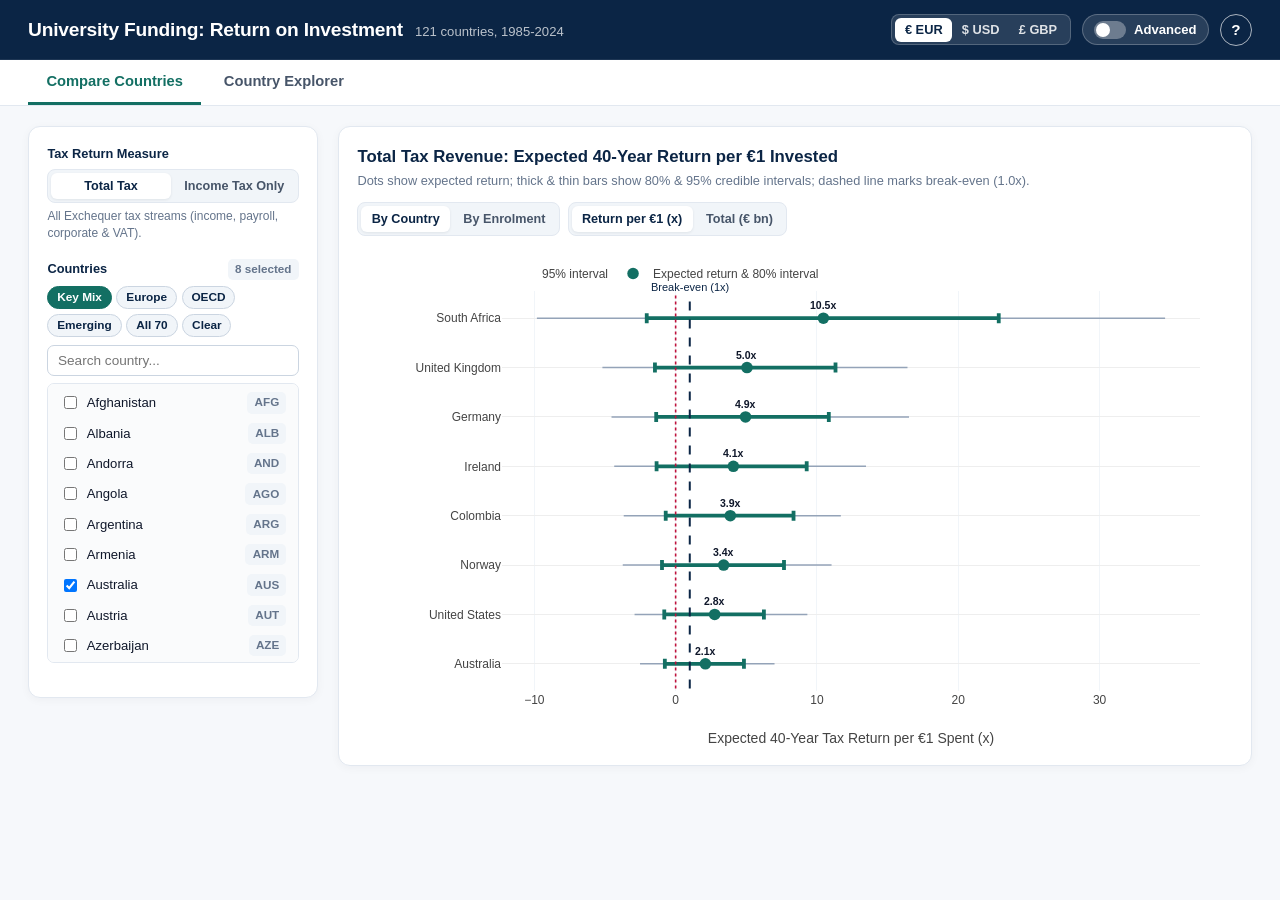
==== commit b9107f4b: "Add app favicon and streamline app to Compare Countries and Country Explorer tabs" ====
--- a/app/index.html
+++ b/app/index.html
@@ -4,6 +4,9 @@
   <meta charset="UTF-8" />
   <meta name="viewport" content="width=device-width, initial-scale=1.0" />
   <title>University Funding: Return on Investment</title>
+  <link rel="icon" type="image/svg+xml" href="favicon.svg" />
+  <link rel="alternate icon" type="image/png" href="favicon.png" />
+  <link rel="apple-touch-icon" href="favicon.png" />
   <link rel="stylesheet" href="styles.css" />
   <script src="https://cdn.plot.ly/plotly-2.35.2.min.js"></script>
 </head>
@@ -44,12 +47,11 @@
     </div>
   </header>
 
-  <!-- 3-Tab Navigation -->
+  <!-- 2-Tab Navigation -->
   <nav class="tabs-nav" aria-label="Main navigation">
     <div class="tabs-inner">
-      <button class="tab-btn active" data-tab="tab1" id="btn-tab1" type="button">1. Compare Countries</button>
-      <button class="tab-btn" data-tab="tab2" id="btn-tab2" type="button">2. Historical Data</button>
-      <button class="tab-btn" data-tab="tab3" id="btn-tab3" type="button">3. Country Calculator</button>
+      <button class="tab-btn active" data-tab="tab1" id="btn-tab1" type="button">Compare Countries</button>
+      <button class="tab-btn" data-tab="tab2" id="btn-tab2" type="button">Country Explorer</button>
     </div>
   </nav>
 
@@ -165,92 +167,9 @@
     </section>
 
     <!-- =================================================================== -->
-    <!-- TAB 2: Historical Data                                              -->
+    <!-- TAB 2: Country Explorer                                             -->
     <!-- =================================================================== -->
     <section class="tab-pane" id="tab2">
-      <div class="workspace-grid">
-        <aside class="panel-card">
-          <div class="control-group">
-            <label class="control-label" for="t2-x-select">University Funding</label>
-            <select id="t2-x-select"></select>
-          </div>
-
-          <div class="control-group">
-            <label class="control-label" for="t2-y-select">Tax Revenue</label>
-            <select id="t2-y-select"></select>
-          </div>
-
-          <div class="control-group">
-            <div style="display:flex; justify-content:space-between; align-items:center; margin-bottom:0.35rem;">
-              <span class="control-label" style="margin:0;">Highlighted Countries</span>
-              <span id="t2-selected-count" class="country-tag">6 selected</span>
-            </div>
-
-            <div class="preset-pills">
-              <button type="button" class="preset-pill active" data-t2preset="default">Key Mix</button>
-              <button type="button" class="preset-pill" data-t2preset="risers">Risers</button>
-              <button type="button" class="preset-pill" data-t2preset="decliners">Decliners</button>
-              <button type="button" class="preset-pill adv-only" data-t2preset="trap">Denominator Trap</button>
-              <button type="button" class="preset-pill" data-t2preset="clear">Clear</button>
-            </div>
-
-            <input type="text" id="t2-country-search" placeholder="Search country..." />
-            <div class="country-list-box" id="t2-country-list"></div>
-          </div>
-
-          <!-- Advanced Historical Controls -->
-          <div class="adv-box adv-only">
-            <span class="adv-badge">Advanced Options</span>
-            <div class="control-group">
-              <span class="control-label">Data Transformation</span>
-              <div class="segmented-group" id="t2-mode-group">
-                <button type="button" class="seg-btn active" data-mode="levels">Levels</button>
-                <button type="button" class="seg-btn" data-mode="changes">5-Yr Changes</button>
-              </div>
-            </div>
-          </div>
-        </aside>
-
-        <div>
-          <div class="player-bar">
-            <button type="button" class="play-btn" id="t2-play-btn">&#9654; Play</button>
-            <div class="wave-slider-wrap">
-              <input type="range" id="t2-wave-slider" min="2" max="8" step="1" value="8" aria-label="Time period" />
-              <div class="wave-ticks">
-                <span>1990-94</span>
-                <span>1995-99</span>
-                <span>2000-04</span>
-                <span>2005-09</span>
-                <span>2010-14</span>
-                <span>2015-19</span>
-                <span>2020-24</span>
-              </div>
-            </div>
-            <span class="wave-badge" id="t2-wave-badge">2020-2024</span>
-          </div>
-
-          <div class="panel-card">
-            <div class="chart-header">
-              <div class="chart-title-block">
-                <h2 id="t2-chart-title">University Spending vs Tax Revenue</h2>
-                <p class="chart-subtitle" id="t2-chart-subtitle">Click any bubble to trace a country over time.</p>
-              </div>
-              <div class="segmented-group compact" id="t2-view-group">
-                <button type="button" class="seg-btn active" data-t2view="bubbles">Cross-Country Map</button>
-                <button type="button" class="seg-btn" data-t2view="trends">Time Trends</button>
-              </div>
-            </div>
-
-            <div id="t2-main-plot" class="plot-box"></div>
-          </div>
-        </div>
-      </div>
-    </section>
-
-    <!-- =================================================================== -->
-    <!-- TAB 3: Country Calculator                                           -->
-    <!-- =================================================================== -->
-    <section class="tab-pane" id="tab3">
       <div class="workspace-grid">
         <aside class="panel-card">
           <div class="control-group">
@@ -276,7 +195,7 @@
             </div>
           </div>
 
-          <!-- Advanced Country Calculator Options (Hidden by default) -->
+          <!-- Advanced Country Explorer Options (Hidden by default) -->
           <div class="adv-box adv-only">
             <span class="adv-badge">Advanced Options</span>
 
